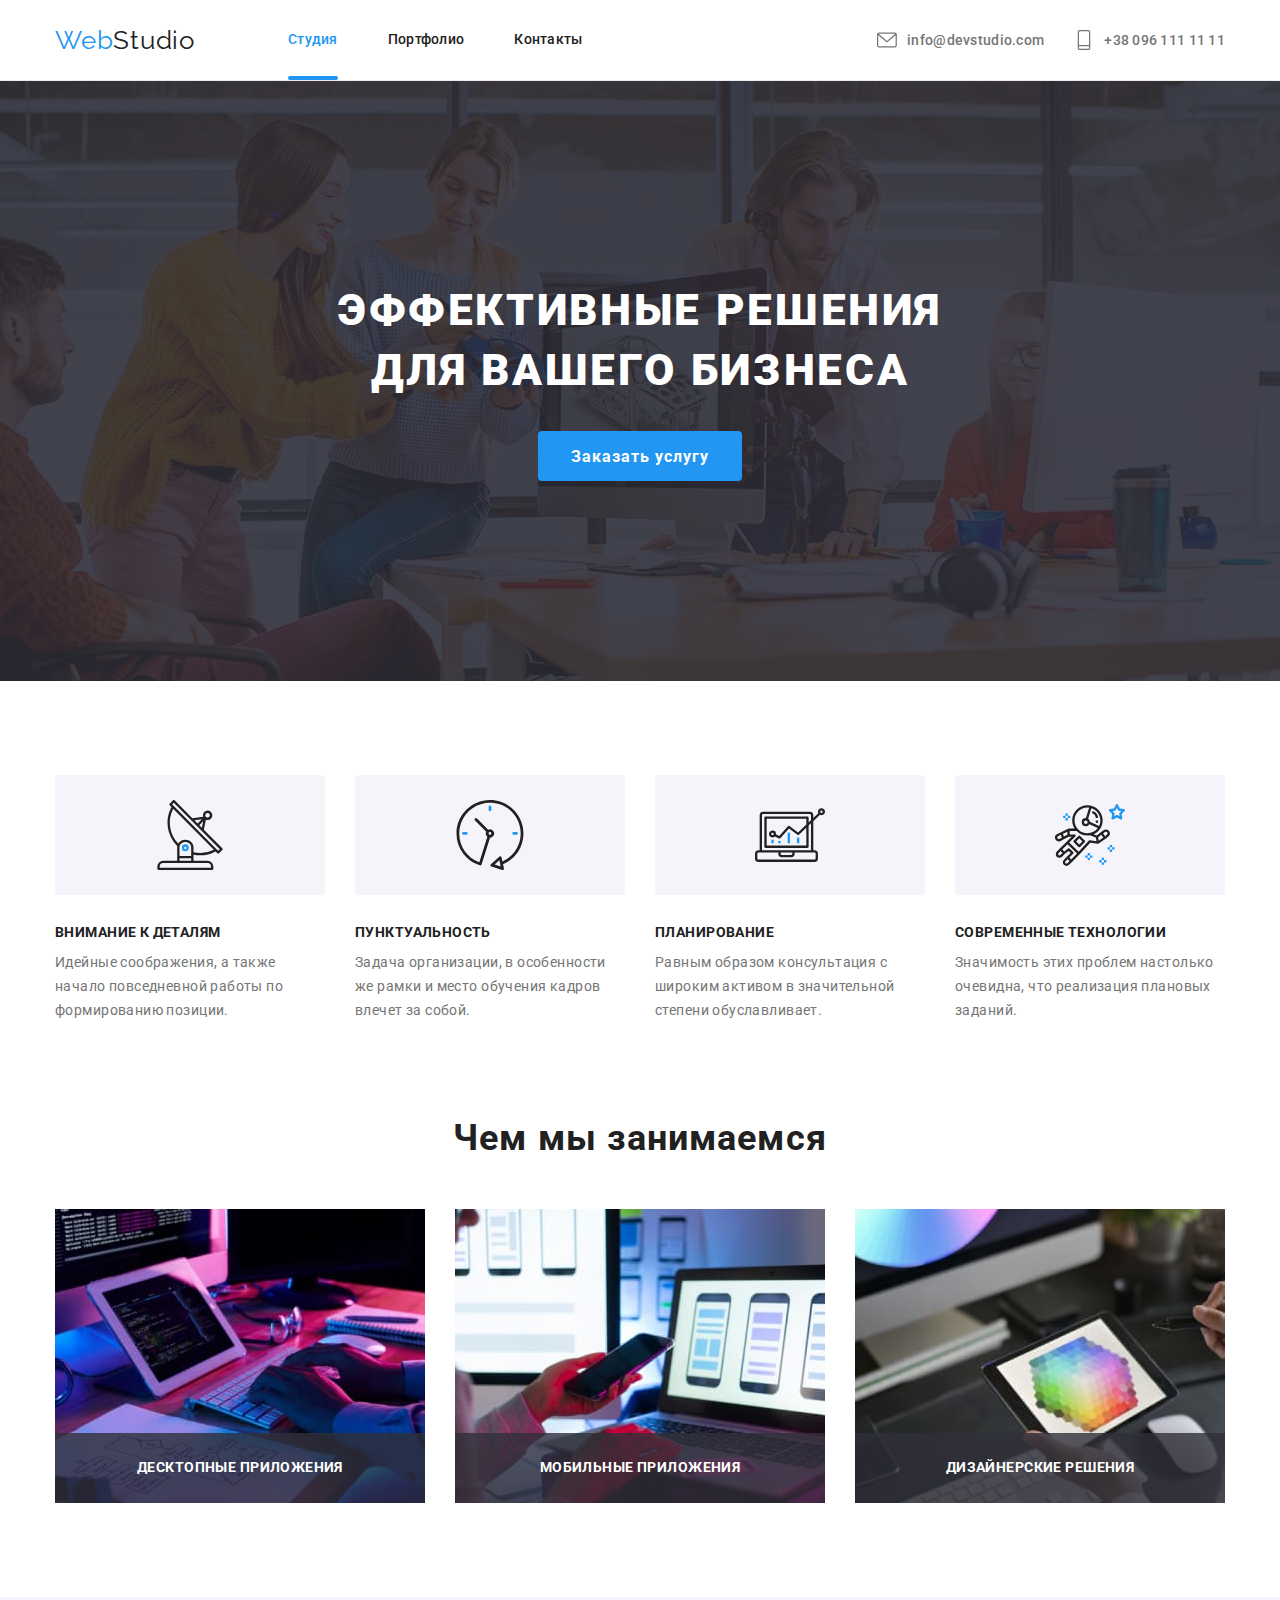
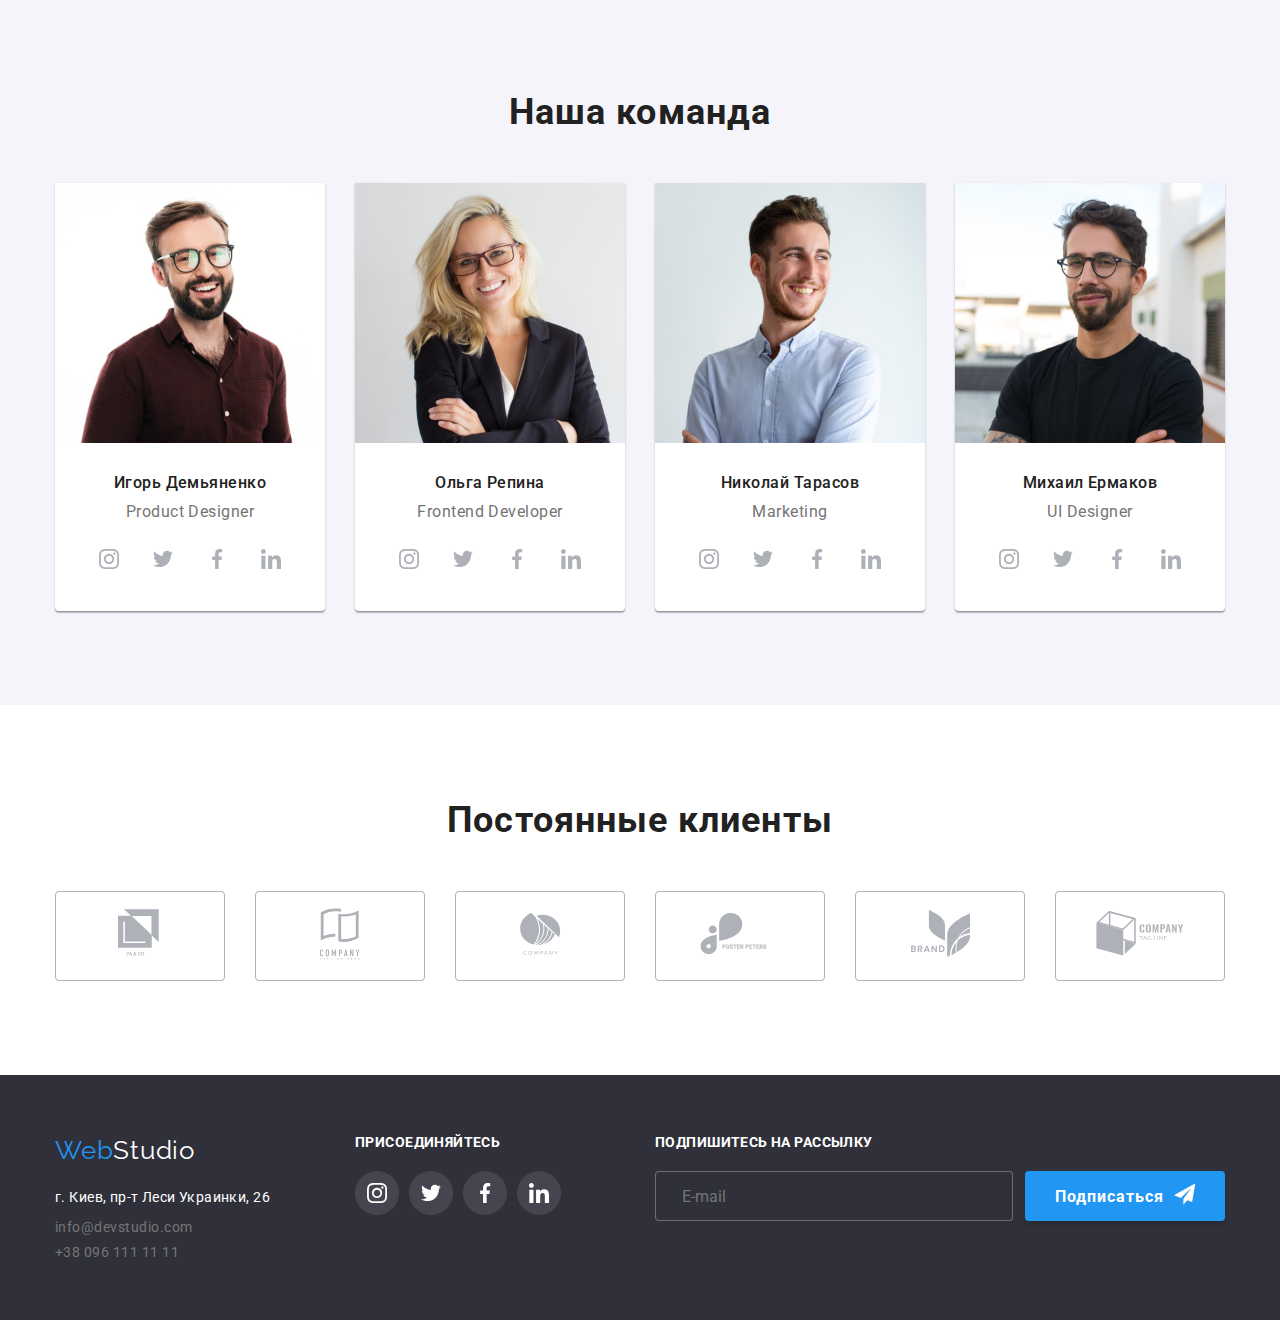
==== index.html @ 469a6df5 "переносит файлы в новый репозиторий hw7" ====
<!DOCTYPE html>
<html lang="ru">
  <head>
    <meta charset="UTF-8" />
    <meta name="viewport" content="width=device-width, initial-scale=1.0" />
    <title>WebStudio</title>
    <link
      href="https://fonts.googleapis.com/css2?family=Raleway:wght@700&family=Roboto:wght@400;500;700;900&display=swap"
      rel="stylesheet"
    />
    <link
      rel="stylesheet"
      href="https://cdnjs.cloudflare.com/ajax/libs/modern-normalize/1.0.0/modern-normalize.min.css"
    />
    <link rel="stylesheet" href="https://cdnjs.cloudflare.com/ajax/libs/animate.css/4.1.0/animate.min.css" />
    <link rel="stylesheet" href="./css/styles.css" />
  </head>
  <body>
    <header class="header">
      <div class="container">
        <div class="header-flex">
          <nav class="nav">
            <a href="index.html" class="logo nav-item"><span class="accent">Web</span>Studio</a>
            <ul class="nav-item">
              <li class="nav-link"><a href="index.html" class="current">Студия</a></li>
              <li class="nav-link"><a href="portfolio.html">Портфолио</a></li>
              <li class="nav-link"><a href="">Контакты</a></li>
            </ul>
          </nav>
          <ul class="contacts">
            <li class="contacts-item">
              <svg class="contacts-svg">
                <use href="./images/sprite.svg#icon-envelope-icon"></use>
              </svg>
              <a href="mailto:info@devstudio.com">info@devstudio.com</a>
            </li>
            <li class="contacts-item">
              <svg class="contacts-svg">
                <use href="./images/sprite.svg#icon-phone-icon"></use>
              </svg>
              <a href="tel:+380961111111">+38 096 111 11 11</a>
            </li>
          </ul>
        </div>
      </div>
    </header>
    <main>
      <section class="hero">
        <div class="hero-content">
          <h1 class="title hero-title">Эффективные решения для вашего бизнеса</h1>
          <button type="button" class="modal-btn button-text" data-modal-open>Заказать услугу</button>
        </div>
      </section>
      <section class="section features">
        <div class="container">
          <h2 class="visually-hidden">Особенности</h2>
          <ul class="features-list">
            <li class="features-item antenna-icon">
              <p class="features-title">Внимание к деталям</p>
              <p class="features-text">
                Идейные соображения, а также начало повседневной работы по формированию позиции.
              </p>
            </li>
            <li class="features-item clock-icon">
              <p class="features-title">Пунктуальность</p>
              <p class="features-text">
                Задача организации, в особенности же рамки и место обучения кадров влечет за собой.
              </p>
            </li>
            <li class="features-item diagram-icon">
              <p class="features-title">Планирование</p>
              <p class="features-text">
                Равным образом консультация с широким активом в значительной степени обуславливает.
              </p>
            </li>
            <li class="features-item astronaut-icon">
              <p class="features-title">Современные технологии</p>
              <p class="features-text">Значимость этих проблем настолько очевидна, что реализация плановых заданий.</p>
            </li>
          </ul>
        </div>
      </section>
      <section class="section work-sect">
        <div class="container">
          <h2 class="section-title">Чем мы занимаемся</h2>
          <ul class="work-examples">
            <li class="example-item">
              <div class="overlay-box">
                <img src="./images/img1.jpg" width="370" height="294" alt="" />
                <p class="overlay-text">Десктопные приложения</p>
              </div>
            </li>
            <li class="example-item">
              <div class="overlay-box">
                <img src="./images/img2.jpg" width="370" height="294" alt="" />
                <p class="overlay-text">Мобильные приложения</p>
              </div>
            </li>
            <li class="example-item">
              <div class="overlay-box">
                <img src="./images/img3.jpg" width="370" height="294" alt="" />
                <p class="overlay-text">Дизайнерские решения</p>
              </div>
            </li>
          </ul>
        </div>
      </section>
      <section class="section team-sect">
        <div class="container">
          <h2 class="section-title">Наша команда</h2>
          <ul class="team-cards">
            <li class="team-card">
              <img src="./images/igor.jpg" width="270" height="260" alt="фото Игоря Демьяненко" />
              <div class="card-content">
                <h3 class="card-title">Игорь Демьяненко</h3>
                <p lang="en" class="card-description">Product Designer</p>
                <ul class="socials-list">
                  <li class="social-item">
                    <a href="https://www.instagram.com/" class="social-link" target="blank">
                      <svg class="social-svg">
                        <use href="./images/sprite.svg#icon-instagram"></use>
                      </svg>
                    </a>
                  </li>
                  <li class="social-item">
                    <a href="https://twitter.com/" class="social-link" target="blank">
                      <svg class="social-svg">
                        <use href="./images/sprite.svg#icon-twitter"></use>
                      </svg>
                    </a>
                  </li>
                  <li class="social-item">
                    <a href="https://www.facebook.com/" class="social-link" target="blank">
                      <svg class="social-svg">
                        <use href="./images/sprite.svg#icon-facebook"></use>
                      </svg>
                    </a>
                  </li>
                  <li class="social-item">
                    <a href="https://www.linkedin.com/" class="social-link" target="blank">
                      <svg class="social-svg">
                        <use href="./images/sprite.svg#icon-linkedin"></use>
                      </svg>
                    </a>
                  </li>
                </ul>
              </div>
            </li>
            <li class="team-card">
              <img src="./images/olga.jpg" width="270" height="260" alt="фото Ольги Репиной" />
              <div class="card-content">
                <h3 class="card-title">Ольга Репина</h3>
                <p lang="en" class="card-description">Frontend Developer</p>
                <ul class="socials-list">
                  <li class="social-item">
                    <a href="https://www.instagram.com/" class="social-link" target="blank">
                      <svg class="social-svg">
                        <use href="./images/sprite.svg#icon-instagram"></use>
                      </svg>
                    </a>
                  </li>
                  <li class="social-item">
                    <a href="https://twitter.com/" class="social-link" target="blank">
                      <svg class="social-svg">
                        <use href="./images/sprite.svg#icon-twitter"></use>
                      </svg>
                    </a>
                  </li>
                  <li class="social-item">
                    <a href="https://www.facebook.com/" class="social-link" target="blank">
                      <svg class="social-svg">
                        <use href="./images/sprite.svg#icon-facebook"></use>
                      </svg>
                    </a>
                  </li>
                  <li class="social-item">
                    <a href="https://www.linkedin.com/" class="social-link" target="blank">
                      <svg class="social-svg">
                        <use href="./images/sprite.svg#icon-linkedin"></use>
                      </svg>
                    </a>
                  </li>
                </ul>
              </div>
            </li>
            <li class="team-card">
              <img src="./images/nikolay.jpg" width="270" height="260" alt="фото Николая Тарасова" />
              <div class="card-content">
                <h3 class="card-title">Николай Тарасов</h3>
                <p lang="en" class="card-description">Marketing</p>
                <ul class="socials-list">
                  <li class="social-item">
                    <a href="" class="social-link">
                      <svg class="social-svg">
                        <use href="./images/sprite.svg#icon-instagram"></use>
                      </svg>
                    </a>
                  </li>
                  <li class="social-item">
                    <a href="" class="social-link">
                      <svg class="social-svg">
                        <use href="./images/sprite.svg#icon-twitter"></use>
                      </svg>
                    </a>
                  </li>
                  <li class="social-item">
                    <a href="" class="social-link">
                      <svg class="social-svg">
                        <use href="./images/sprite.svg#icon-facebook"></use>
                      </svg>
                    </a>
                  </li>
                  <li class="social-item">
                    <a href="" class="social-link">
                      <svg class="social-svg">
                        <use href="./images/sprite.svg#icon-linkedin"></use>
                      </svg>
                    </a>
                  </li>
                </ul>
              </div>
            </li>
            <li class="team-card">
              <img src="./images/mikhail.jpg" width="270" height="260" alt="фото Михаила Ермакова" />
              <div class="card-content">
                <h3 class="card-title">Михаил Ермаков</h3>
                <p lang="en" class="card-description">UI Designer</p>
                <ul class="socials-list">
                  <li class="social-item">
                    <a href="https://www.instagram.com/" class="social-link" target="blank">
                      <svg class="social-svg">
                        <use href="./images/sprite.svg#icon-instagram"></use>
                      </svg>
                    </a>
                  </li>
                  <li class="social-item">
                    <a href="https://twitter.com/" class="social-link" target="blank">
                      <svg class="social-svg">
                        <use href="./images/sprite.svg#icon-twitter"></use>
                      </svg>
                    </a>
                  </li>
                  <li class="social-item">
                    <a href="https://www.facebook.com/" class="social-link" target="blank">
                      <svg class="social-svg">
                        <use href="./images/sprite.svg#icon-facebook"></use>
                      </svg>
                    </a>
                  </li>
                  <li class="social-item">
                    <a href="https://www.linkedin.com/" class="social-link" target="blank">
                      <svg class="social-svg">
                        <use href="./images/sprite.svg#icon-linkedin"></use>
                      </svg>
                    </a>
                  </li>
                </ul>
              </div>
            </li>
          </ul>
        </div>
      </section>

      <section class="section clients-sect">
        <div class="container">
          <h2 class="section-title">Постоянные клиенты</h2>
          <ul class="client-list">
            <li class="list-item">
              <a href="#" class="client-logo">
                <svg class="logo-svg" width="45" height="50">
                  <use href="./images/sprite.svg#icon-logo1"></use>
                </svg>
              </a>
            </li>
            <li class="list-item">
              <a href="#" class="client-logo">
                <svg class="logo-svg" width="40" height="52">
                  <use href="./images/sprite.svg#icon-logo2"></use>
                </svg>
              </a>
            </li>
            <li class="list-item">
              <a href="#" class="client-logo">
                <svg class="logo-svg" width="41" height="42">
                  <use href="./images/sprite.svg#icon-logo3"></use>
                </svg>
              </a>
            </li>
            <li class="list-item">
              <a href="#" class="client-logo">
                <svg class="logo-svg" width="80" height="42">
                  <use href="./images/sprite.svg#icon-logo4"></use>
                </svg>
              </a>
            </li>
            <li class="list-item">
              <a href="#" class="client-logo">
                <svg class="logo-svg" width="59" height="47">
                  <use href="./images/sprite.svg#icon-logo5"></use>
                </svg>
              </a>
            </li>
            <li class="list-item">
              <a href="#" class="client-logo">
                <svg class="logo-svg" width="88" height="45">
                  <use href="./images/sprite.svg#icon-logo6"></use>
                </svg>
              </a>
            </li>
          </ul>
        </div>
      </section>
    </main>
    <footer class="footer">
      <div class="container">
        <div class="footer-section address">
          <a href="index.html" class="logo-footer"><span class="accent">Web</span>Studio</a>
          <address>
            <ul>
              <li class="address-item">
                <a href="https://goo.gl/maps/ueYiK2Zo3x6W52Rv5" class="maps">г. Киев, пр-т Леси Украинки, 26</a>
              </li>
              <li class="address-item">
                <a href="mailto:info@devstudio.com" class="address-link">info@devstudio.com</a>
              </li>
              <li class="address-item">
                <a href="tel:+380961111111" class="address-link">+38 096 111 11 11</a>
              </li>
            </ul>
          </address>
        </div>
        <div class="footer-section socials">
          <p class="call-text">Присоединяйтесь</p>
          <ul class="socials-list">
            <li class="social-item">
              <a href="https://www.instagram.com/" class="social-link" target="blank">
                <svg class="social-svg">
                  <use href="./images/sprite.svg#icon-instagram"></use>
                </svg>
              </a>
            </li>
            <li class="social-item">
              <a href="https://twitter.com/" class="social-link" target="blank">
                <svg class="social-svg">
                  <use href="./images/sprite.svg#icon-twitter"></use>
                </svg>
              </a>
            </li>
            <li class="social-item">
              <a href="https://www.facebook.com/" class="social-link" target="blank">
                <svg class="social-svg">
                  <use href="./images/sprite.svg#icon-facebook"></use>
                </svg>
              </a>
            </li>
            <li class="social-item">
              <a href="https://www.linkedin.com/" class="social-link" target="blank">
                <svg class="social-svg">
                  <use href="./images/sprite.svg#icon-linkedin"></use>
                </svg>
              </a>
            </li>
          </ul>
        </div>
        <div class="footer-section">
          <p class="call-text">Подпишитесь на рассылку</p>
          <form action="#" class="submit-form">
            <div class="subscribe-form">
              <input type="text" class="subscribe-input" id="subscribe-input" placeholder="E-mail" />
              <!-- <label for="subscribe-input" class="subscribe-label">E-mail</label> -->
            </div>
            <button type="submit" class="subscribe-btn button-text">
              Подписаться
              <svg class="subscribe-svg"><use href="./images/sprite.svg#icon-icon-send"></use></svg>
            </button>
          </form>
        </div>
      </div>
    </footer>
    <div class="backdrop is-hidden" data-modal>
      <div class="modal">
        <button type="button" class="close-btn" data-modal-close>X</button>
        <p class="form-text">Оставьте свои данные, мы вам перезвоним</p>
        <form action="#" class="modal-form">
          <div class="form-field">
            <label for="user-name" class="input-label">Имя</label>
            <div class="input-box">
              <input type="text" id="user-name" class="form-input" required />
              <svg class="form-svg">
                <use href="./images/sprite.svg#icon-name"></use>
              </svg>
            </div>
          </div>

          <div class="form-field">
            <label for="user-tel" class="input-label">Телефон</label>
            <div class="input-box">
              <input type="tel" id="user-tel" class="form-input" required />
              <svg class="form-svg">
                <use href="./images/sprite.svg#icon-tel"></use>
              </svg>
            </div>
          </div>

          <div class="form-field">
            <label for="user-mail" class="input-label">Почта</label>
            <div class="input-box">
              <input type="email" id="user-mail" class="form-input" required />
              <svg class="form-svg">
                <use href="./images/sprite.svg#icon-mail"></use>
              </svg>
            </div>
          </div>
          <label for="user-comment" class="user-comment">Комментарий</label>
          <textarea name="" id="user-comment" class="form-comment" placeholder="Введите текст"></textarea>
          <input type="checkbox" id="user-policy" class="checkbox visually-hidden" />
          <label for="user-policy" class="checkbox-label">
            <span>Соглашаюсь с рассылкой и принимаю </span> <a href="#" class="policy-link">Условия договора</a>
          </label>
          <button type="submit" class="submit-btn">Отправить</button>
        </form>
      </div>
    </div>
    <script src="./js/modal.js"></script>
  </body>
</html>
---- css/styles.css ----
:root {
  --primary-text-color: #757575;
  --title-text-color: #212121;
  --accent-color: #2196f3;
  --primary-white-color: #ffffff;
  --secondary-grey-color: #f5f4fa;
  --background-color: #2f303a;
  --main-font: Roboto, sans-serif;
  --main-fill-color: #afb1b8;
}
html {
  box-sizing: border-box;
  margin: 0;
  padding: 0;
}

*,
*::before,
*::after {
  box-sizing: border-box;
  margin: 0;
  padding: 0;
}

img {
  display: block;
  max-width: 100%;
  height: auto;
}

body {
  background-color: var(--primary-white-color);
  color: var(--primary-text-color);
  font-family: Roboto, sans-serif;
  letter-spacing: 0.03em;
  margin: 0;
}

ul {
  list-style: none;
  margin: 0;
  padding: 0;
}

h1,
h2,
h3,
h4,
h5,
h6 {
  margin: 0;
}

a {
  text-decoration: none;
  color: inherit;
}

button {
  cursor: pointer;
}

address {
  font-style: normal;
}

.visually-hidden {
  position: absolute !important;
  clip: rect(1px 1px 1px 1px); /* IE6, IE7 */
  clip: rect(1px, 1px, 1px, 1px);
  padding: 0 !important;
  border: 0 !important;
  height: 1px !important;
  width: 1px !important;
  overflow: hidden;
}
/* --- CONTAINER --- */

.container {
  width: 1200px;
  padding-left: 15px;
  padding-right: 15px;
  margin-right: auto;
  margin-left: auto;
  /* outline: 2px solid grey; */
}

/* --- HEADER --- */
.header {
  display: flex;
  /* padding: 32px 0; */
  background-color: var(--primary-white-color);
  border-bottom: 1px solid #ececec;
}
.header-flex {
  display: flex;
  align-items: center;
  justify-content: space-between;
}
.nav {
  display: flex;
  align-items: center;
}

.nav-item {
  margin: 0;
  display: flex;
}

.logo {
  color: #212121;
  font-family: Raleway, sans-serif;
  font-size: 26px;
  line-height: 1.19;
  letter-spacing: 0.03em;
  text-decoration: none;
  margin-right: 93px;
  padding: 24px 0;
}

.accent {
  color: var(--accent-color);
}
.current {
  color: var(--accent-color);
  position: relative;
}
.nav-link {
  color: var(--title-text-color);
  font-family: inherit;
  font-weight: 500;
  font-size: 14px;
  line-height: 1.14;
  letter-spacing: 0.02em;
  display: flex;
  transition: color 250ms cubic-bezier(0.4, 0, 0.2, 1);
  padding: 32px 0;
}

.nav-link:hover,
.nav-link:focus {
  color: var(--accent-color);
}

.nav-link:not(:last-child) {
  margin-right: 50px;
}

.current::after {
  content: "";
  background-color: var(--accent-color);
  width: 100%;
  height: 4px;
  display: block;
  border-radius: 2px;
  position: absolute;
  top: 44px;
}

.contacts {
  margin: 0;
  display: flex;
  align-items: center;
}

.contacts-item {
  color: var(--primary-text-color);
  font-weight: 500;
  font-size: 14px;
  line-height: 16px;
  letter-spacing: 0.02em;
  text-decoration: none;
  display: flex;
  align-items: center;
  transition: color 250ms cubic-bezier(0.4, 0, 0.2, 1);
}

.contacts-item:hover,
.contacts-item:focus {
  color: var(--accent-color);
  /* transition: transform 500ms ease; */
}

.contacts-item:not(:last-child) {
  margin-right: 30px;
}

.contacts-svg {
  width: 20px;
  height: 20px;
  fill: var(--primary-text-color);
  margin-right: 10px;
  transition: fill 250ms cubic-bezier(0.4, 0, 0.2, 1);
}
.contacts-item:hover .contacts-svg,
.contacts-item:focus .contacts-svg {
  fill: var(--accent-color);
  cursor: pointer;
}

/* HEADER END */

/* --- SECTION --- */

.section {
  max-width: 1600px;
  margin-left: auto;
  margin-right: auto;
}

.section-title {
  color: var(--title-text-color);
  font-weight: 700;
  font-size: 36px;
  line-height: 1.17;
  text-align: center;
  letter-spacing: 0.03em;
  margin-bottom: 50px;
}

/* --- HERO SECTION --- */

.modal-btn {
  font-family: var(--main-font);
  background-color: var(--accent-color);
  font-weight: 500;
  font-size: 16px;
  line-height: 1.87;
  letter-spacing: 0.06em;
  border-radius: 4px;
  padding: 10px 32px;
  border: 1px solid transparent;
  min-width: 200px;
  height: 50px;
}

.button-text {
  color: var(--primary-white-color);
  text-align: center;
  font-weight: 700;
  font-size: 16px;
  line-height: 1.87;
  text-align: center;
  letter-spacing: 0.06em;

  /* padding: 10px 32px; */
}

.button-text:hover,
.button-text:focus {
  color: var(--primary-white-color);
}

.hero {
  /* position: relative; */
  display: flex;
  text-align: center;
  justify-content: center;
  height: 600px;
  background-color: var(--background-color);
  background-image: linear-gradient(to right, rgba(47, 48, 58, 0.8), rgba(47, 48, 58, 0.8)), url(../images/hero-img.jpg);
  background-repeat: no-repeat;
  background-position: center;
  background-size: cover;
  max-width: 1600px;
  margin-right: auto;
  margin-left: auto;
}

.hero-content {
  max-width: 696px;
  text-align: center;
  margin: auto;
  position: relative;
}

.hero-title {
  margin: 0;
  color: var(--primary-white-color);
  font-weight: 900;
  font-size: 44px;
  line-height: 1.36;
  letter-spacing: 0.06em;
  text-transform: uppercase;
  margin-bottom: 30px;
}

/* --- FEATURES --- */
.features {
  padding-top: 94px;
}

.features-list {
  display: flex;
  margin: -15px;
  padding: 0;
}

.features-item {
  width: 270px;
  margin: 15px;
}

.features-item:before {
  display: block;
  content: "";
  height: 120px;
  width: 100%;
  /* outline: 1px solid #2196f3; */
  margin-bottom: 30px;
  background-color: var(--secondary-grey-color);
  border-radius: 4px;
  background-image: url();
  background-size: contain;
  background-repeat: no-repeat;
  /* background-position: center; */
}

.antenna-icon:before {
  background-image: url(../images/antenna.svg);
  background-position: 100px 25px;
}

.clock-icon:before {
  background-image: url(../images/clock.svg);
  background-position: 100px 25px;
}

.diagram-icon:before {
  background-image: url(../images/diagram.svg);
  background-position: 100px 25px;
}

.astronaut-icon:before {
  background-image: url(../images/astronaut.svg);
  background-position: 100px 25px;
}

.features-title {
  color: var(--title-text-color);
  font-weight: 700;
  font-size: 14px;
  line-height: 1.14;
  letter-spacing: 0.03em;
  text-transform: uppercase;
  margin-bottom: 10px;
}

.features-text {
  color: var(--primary-text-color);
  font-size: 14px;
  line-height: 1.71;
  letter-spacing: 0.03em;
  margin: 0;
}

/* --- WORK EXAMPLES --- */

.work-sect {
  padding: 94px 0;
}

.work-examples {
  margin: 0;
  display: flex;
  align-items: center;
  margin: -15px;
  padding: 0;
}

.example-item {
  width: 370px;
  margin: 15px;
}

.work-sect .overlay-box {
  position: relative;
}

.work-sect .overlay-text {
  position: absolute;
  font-weight: 700;
  font-size: 14px;
  line-height: 1.14;
  text-align: center;
  letter-spacing: 0.03em;
  text-transform: uppercase;
  color: var(--accent-color);
  bottom: 0;
  left: 0;
  width: 100%;
  height: 70px;
  background-color: rgba(47, 48, 58, 0.8);
  color: var(--primary-white-color);
  padding: 27px 0;
}
/* ----- TEAM ----- */

.team-sect {
  background-color: var(--secondary-grey-color);

  padding: 94px 0;
}

.team-cards {
  margin: 0;
  display: flex;
  margin: -15px;
  padding: 0;
}

.team-card {
  width: 270px;
  margin: 15px;
  background: var(--primary-white-color);
  box-shadow: 0px 1px 3px rgba(0, 0, 0, 0.12), 0px 1px 1px rgba(0, 0, 0, 0.14), 0px 2px 1px rgba(0, 0, 0, 0.2);
  border-radius: 0px 0px 4px 4px;
}

.card-title {
  color: var(--title-text-color);
  font-weight: 500;
  font-size: 16px;
  line-height: 1.19;
  letter-spacing: 0.03em;
  text-align: center;
  margin-bottom: 10px;
}

.card-description {
  color: var(--primary-text-color);
  font-weight: 400;
  font-size: 16px;
  line-height: 1.19;
  letter-spacing: 0.03em;
  text-align: center;
  margin-bottom: 16px;
}

.card-content {
  padding: 30px 0;
}

.socials-list {
  display: flex;
  justify-content: center;
  align-items: center;
}

.social-link {
  width: 44px;
  height: 44px;
  border-radius: 50%;
  display: flex;
  justify-content: center;
  align-items: center;
  transition: background-color 250ms cubic-bezier(0.4, 0, 0.2, 1);
}

.social-item:not(:last-child):not(:last-child) {
  margin-right: 10px;
}

.social-svg {
  width: 20px;
  height: 20px;
  fill: var(--main-fill-color);
  transition: fill 250ms cubic-bezier(0.4, 0, 0.2, 1);
}
.social-link:hover,
.social-link:focus {
  background-color: var(--accent-color);
  /* transition: transform 250ms cubic-bezier(0.4, 0, 0.2, 1); */
}

.social-link:hover .social-svg,
.social-link:focus .social-svg {
  fill: var(--primary-white-color);
}
/* ----- TEAM END ----- */

/* ----- CLIENTS ----- */
.clients-sect {
  padding: 94px 0;
}

.client-list {
  display: flex;
  justify-content: center;
  align-items: center;
}

.list-item {
  border: 1px solid #afb1b8;
  border-radius: 4px;
  width: 170px;
  height: 90px;
  display: flex;
  align-items: center;
  justify-content: center;
  transition: background-color 250ms cubic-bezier(0.4, 0, 0.2, 1);
}

.list-item:not(:last-child) {
  margin-right: 30px;
}

.list-item:hover,
.list-item:focus {
  border-color: var(--accent-color);
  transition: transform 500ms ease;
}

.logo-svg {
  fill: var(--main-fill-color);
  transition: fill 250ms cubic-bezier(0.4, 0, 0.2, 1);
}

.list-item:hover .logo-svg,
.list-item:focus .logo-svg {
  fill: var(--accent-color);
}
/* ----- CLIENTS END ----- */

/* --- FOOTER --- */

.footer {
  background-color: var(--background-color);
  padding-top: 60px;
  padding-bottom: 60px;
}

.footer .container {
  display: flex;
}

.footer-section {
  min-width: 270px;
  margin-right: 30px;
}

.address {
  font-size: 14px;
}

.address-item:not(:last-child) {
  margin-bottom: 9px;
}

.maps {
  font-weight: 400;
  color: var(--primary-white-color);
  font-size: 14px;
  line-height: 1.71;
  letter-spacing: 0.03em;
}

.address-link:hover,
.address-link:focus {
  color: var(--accent-color);
  transition: transform 500ms ease;
}

.logo-footer {
  color: var(--primary-white-color);
  font-family: Raleway, sans-serif;
  font-size: 26px;
  line-height: 1.19;
  letter-spacing: 0.03em;
  text-decoration: none;
  display: block;
  margin-bottom: 20px;
}

.call-text {
  font-weight: 700;
  font-size: 14px;
  line-height: 1.14;
  letter-spacing: 0.03em;
  text-transform: uppercase;
  color: var(--primary-white-color);
  margin-bottom: 20px;
}

.footer .socials-list {
  align-items: baseline;
  justify-content: flex-start;
}

.footer .social-item:not(:last-child) {
  margin-right: 10px;
}

.footer .social-link {
  display: flex;
}

.footer .social-link {
  background-color: rgba(255, 255, 255, 0.1);
}
.footer .social-link:hover {
  background-color: var(--accent-color);
  transition: transform 500ms ease;
}

.footer .social-svg {
  fill: var(--primary-white-color);
}

/* SUBMIT FORM */

.submit-form {
  display: flex;
}

.subscribe-form {
  position: relative;
  margin-right: 12px;
}
.subscribe-input {
  width: 358px;
  height: 50px;
  border: 1px solid rgba(255, 255, 255, 0.3);
  background-color: var(--background-color);
  border-radius: 4px;
  padding: 15px 26px;
  color: var(--primary-white-color);
  font-weight: 400;
  font-size: 16px;
  line-height: 1.25;
}

.subscribe-input:focus {
  outline: none;
}

.subscribe-label {
  position: absolute;
  font-weight: 400;
  left: 16px;
  top: 15px;
  font-size: 16px;
  line-height: 1.25;
  align-items: center;
  letter-spacing: 0.03em;
  color: rgba(255, 255, 255, 0.6);
}

.subscribe-btn {
  min-width: 200px;
  height: 50px;
  background: var(--accent-color);
  box-shadow: 0px 4px 4px rgba(0, 0, 0, 0.15);
  border-radius: 4px;
  color: var(--primary-white-color);
  border: 1px solid transparent;
  font-weight: 700;
  font-size: 16px;
  line-height: 1.87;
  letter-spacing: 0.06em;
  padding: 10px 29px;
  display: flex;
}

.subscribe-svg {
  width: 24px;
  height: 24px;
  fill: var(--primary-white-color);
  margin-left: 10px;
}
/* ----- FOOTER END ----- */

/* --- GALLERY --- */

.gallery-menu {
  display: flex;
  justify-content: center;
  margin-bottom: 50px;
}

.gallery-btn {
  background: #f5f4fa;
  border-radius: 4px;
  padding: 6px 22px;
  font-weight: 500;
  font-size: 16px;
  line-height: 1.62;
  text-align: center;
  letter-spacing: 0.03em;
  color: var(--title-text-color);
  transition: background-color 250ms cubic-bezier(0.4, 0, 0.2, 1);
}

.gallery-btn:hover,
.gallery-btn:focus {
  color: var(--primary-white-color);
  background-color: var(--accent-color);
}

.gallery-btn:not(:last-child) {
  margin-right: 8px;
}

.gallery {
  display: flex;
  flex-wrap: wrap;
}

.gallery-sect {
  padding-top: 94px;
  padding-bottom: 94px;
}

.gallery-item {
  width: calc((100% - 60px) / 3);
  /* margin-right: 15px; */
  border: 1px solid #eeeeee;
  display: block;
  overflow: hidden;
  position: relative;
}

.gallery-item:hover,
.gallery-item:focus {
  box-shadow: 0px 1px 1px rgba(0, 0, 0, 0.12), 0px 4px 4px rgba(0, 0, 0, 0.06), 1px 4px 6px rgba(0, 0, 0, 0.16);
}

.gallery-item:not(:nth-last-child(-n + 3)) {
  margin-bottom: 30px;
}

.gallery-item:not(:nth-child(3n)) {
  margin-right: 30px;
}

.gallery-item .title {
  font-size: 18px;
  line-height: 2;
  letter-spacing: 0.06em;
  color: #212121;
  margin-bottom: 4px;
}

.gallery-item-description {
  padding: 20px 24px;
}

.gallery-item:hover .overlay {
  transform: translatex(0);
}

.gallery .overlay-box {
  overflow: hidden;
  position: relative;
}

.overlay {
  position: absolute;
  top: 0;
  left: 0;
  width: 100%;
  height: 100%;
  background-color: rgba(33, 150, 243, 0.9);
  color: var(--primary-white-color);
  font-size: 18px;
  padding: 63px 24px;
  line-height: 1.56;
  letter-spacing: 0.03em;
  transform: translatey(100%);
  transition: transform 500ms cubic-bezier(0.4, 0, 0.2, 1);
}
/* --- GALLERY END --- */

/* ----- MODAL ----- */

.backdrop {
  position: fixed;
  top: 0;
  left: 0;
  width: 100%;
  height: 100%;
  background-color: rgba(0, 0, 0, 0.5);
  opacity: 1;
  visibility: visible;
  transition: opacity 1000ms cubic-bezier(0.4, 0, 0.2, 1), visibility 1000ms cubic-bezier(0.4, 0, 0.2, 1);
}

.is-hidden {
  opacity: 0;
  visibility: hidden;
  pointer-events: none;
  /* transition: opacity 1000ms cubic-bezier(0.4, 0, 0.2, 1), visibility 250ms cubic-bezier(0.4, 0, 0.2, 1); */
}

/* .backdrop.is-hidden {
  transition: opacity 500ms linear 500ms;
} */

.is-hidden .modal {
  transform: translatex(-50%) scale(0.1);
}

.modal {
  min-width: 528px;
  min-height: 581px;
  position: absolute;
  left: 50%;
  top: 221px;
  transform: translatex(-50%) scale(1);
  background-color: var(--primary-white-color);
  box-shadow: 0px 1px 3px rgba(0, 0, 0, 0.12), 0px 1px 1px rgba(0, 0, 0, 0.14), 0px 2px 1px rgba(0, 0, 0, 0.2);
  border-radius: 4px;
  padding: 40px;
  transition: 1000ms;
}

.submit-btn {
  box-shadow: 0px 4px 4px rgba(0, 0, 0, 0.15);
  background-color: var(--accent-color);
  color: var(--primary-white-color);
  font-weight: 700;
  font-size: 16px;
  line-height: 1.87;
  letter-spacing: 0.06em;
  border-radius: 4px;
  padding: 10px 32px;
  border: 1px solid transparent;
  min-width: 200px;
  height: 50px;
  margin: 0 auto;
}

.close-btn {
  position: absolute;
  right: 10px;
  top: 10px;
  width: 30px;
  height: 30px;
  border: 1px solid rgba(0, 0, 0, 0.1);
  border-radius: 50%;
  background-color: var(--primary-white-color);
  fill: var(--title-text-color);
  transition: color 250ms cubic-bezier(0.4, 0, 0.2, 1);
}

.close-btn:hover,
.close-btn:focus {
  color: var(--accent-color);
}

.modal-form {
  display: flex;
  flex-direction: column;
}

.form-text {
  margin-bottom: 30px;
  font-style: 400;
  font-weight: bold;
  font-size: 20px;
  line-height: 1.15;
  text-align: center;
  letter-spacing: 0.03em;
  color: var(--title-text-color);
  border-radius: ;
}

.form-input {
  height: 40px;
  width: 100%;
  border: 1px solid rgba(33, 33, 33, 0.2);
  border-radius: 4px;
  padding: 12px 42px;
  transition: color 1000ms cubic-bezier(0.4, 0, 0.2, 1);
  /* position: relative; */
}

.form-input:focus,
.form-comment:focus {
  outline: none;
}

.form-input:hover,
.form-input:focus {
  border-color: var(--accent-color);
}

.form-comment {
  width: 100%;
  height: 120px;
  resize: none;
  margin-bottom: 28px;
  border: 1px solid rgba(33, 33, 33, 0.2);
  border-radius: 4px;
  padding: 12px 16px;
}

.form-comment:hover,
.form-comment:focus {
  border-color: var(--accent-color);
}

.form-field {
  position: relative;
  margin-bottom: 28px;
}

.form-svg {
  position: absolute;
  display: block;
  width: 15px;
  height: 13px;
  fill: #212121;
  top: 53%;
  left: 15px;
  pointer-events: none;
}

.form-input:focus + .form-svg,
.form-input:hover + .form-svg {
  fill: var(--accent-color);
}

.input-label {
  left: 0;
  top: -23px;
  margin-bottom: 4px;
}

.user-comment {
  margin-bottom: 4px;
}

.checkbox-label {
  margin-bottom: 30px;
  display: flex;
  align-items: center;
}

.checkbox:checked + .checkbox-label::before {
  background-color: var(--accent-color);
}

.checkbox-label::before {
  display: block;
  content: "";
  width: 16px;
  height: 16px;
  background-color: var(--primary-white-color);
  border: 1px solid #212121;
  border-radius: 4px;
  background-image: url(../images/check.svg);
  background-position: center;
  background-repeat: no-repeat;
  margin-right: 7px;
}

.policy-link {
  text-decoration: underline;
  color: var(--accent-color);
}
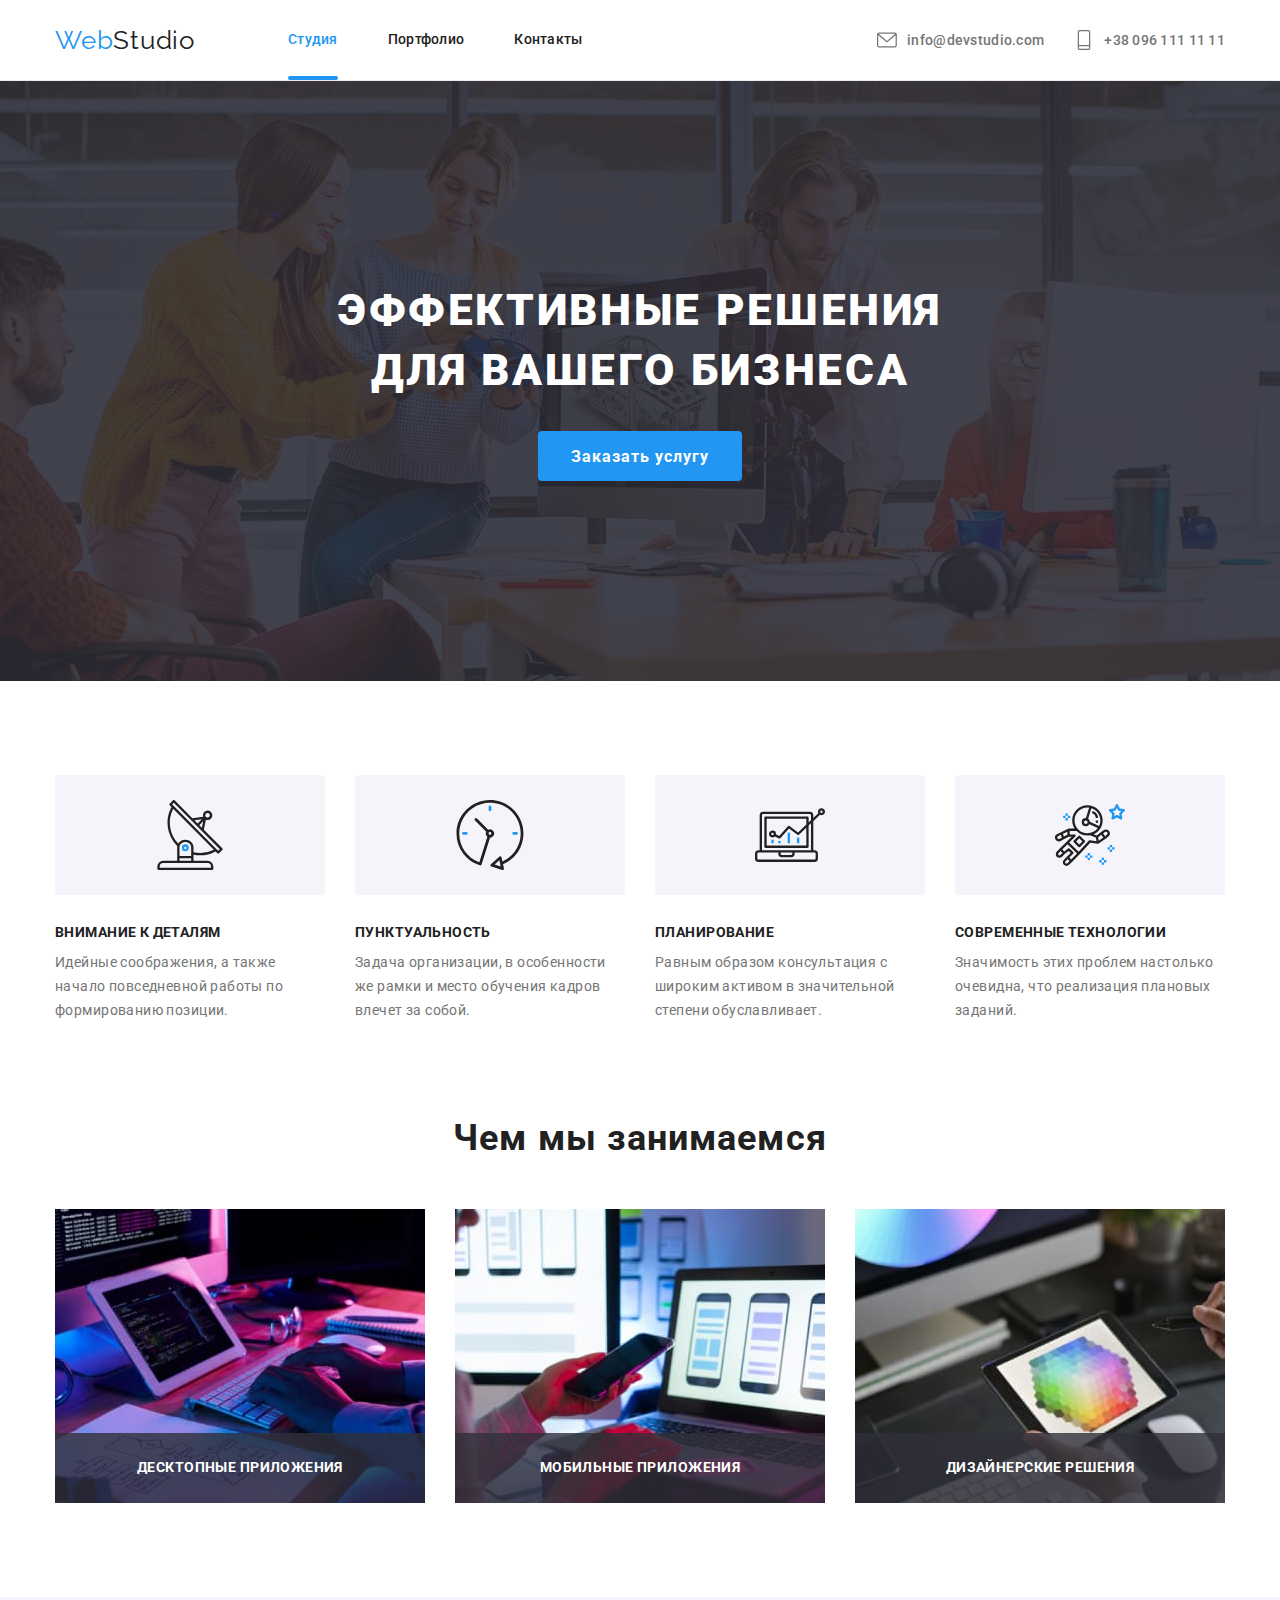
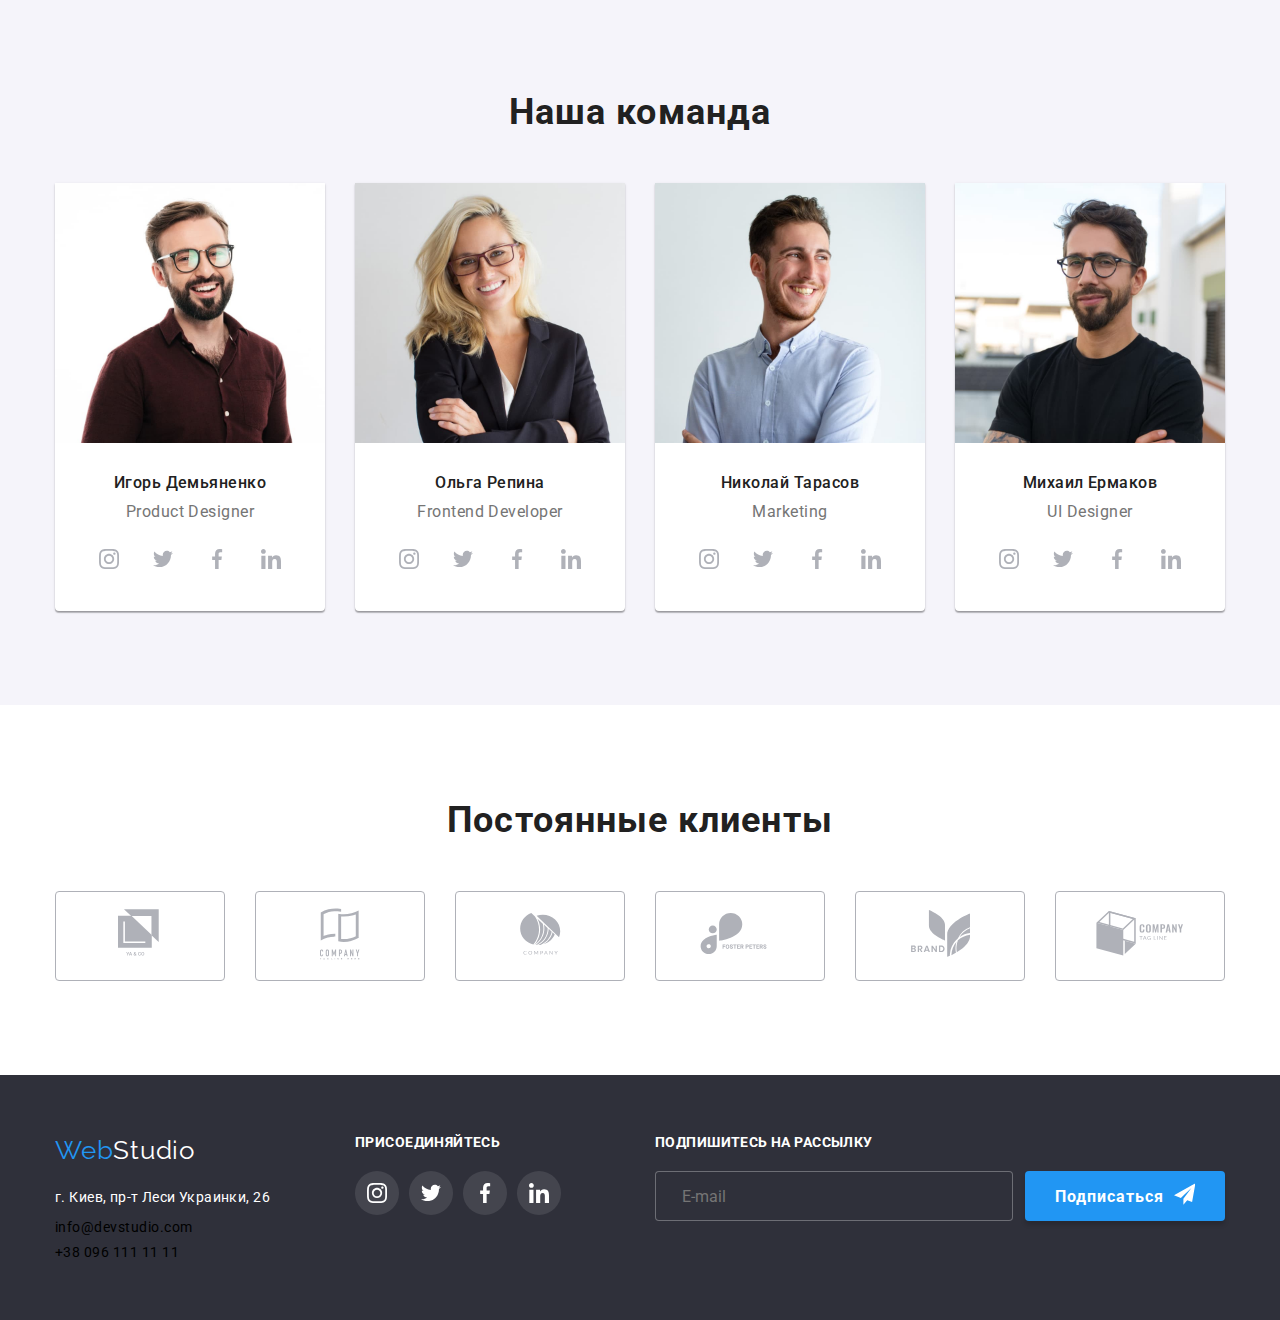
==== commit 0fb166fb: "удаляет  файл styles.css" ====
--- a/index.html
+++ b/index.html
@@ -13,7 +13,7 @@
       href="https://cdnjs.cloudflare.com/ajax/libs/modern-normalize/1.0.0/modern-normalize.min.css"
     />
     <link rel="stylesheet" href="https://cdnjs.cloudflare.com/ajax/libs/animate.css/4.1.0/animate.min.css" />
-    <link rel="stylesheet" href="./css/styles.css" />
+    <link rel="stylesheet" href="./css/main.min.css" />
   </head>
   <body>
     <header class="header">
--- a/css/main.min.css
+++ b/css/main.min.css
@@ -0,0 +1,2 @@
+html{box-sizing:border-box;margin:0;padding:0}*,*::before,*::after{box-sizing:border-box;margin:0;padding:0}img{display:block;max-width:100%;height:auto}body{font-family:Roboto, sans-serif;letter-spacing:0.03em;margin:0}ul{list-style:none;margin:0;padding:0}h1,h2,h3,h4,h5,h6{margin:0}a{text-decoration:none;color:inherit}button{cursor:pointer}address{font-style:normal}.container{width:1200px;padding-left:15px;padding-right:15px;margin-right:auto;margin-left:auto}.section{max-width:1600px;margin-left:auto;margin-right:auto}.section-title{color:#212121;font-weight:700;font-size:36px;line-height:1.17;text-align:center;letter-spacing:0.03em;margin-bottom:50px}.visually-hidden{position:absolute !important;clip:rect(1px 1px 1px 1px);clip:rect(1px, 1px, 1px, 1px);padding:0 !important;border:0 !important;height:1px !important;width:1px !important;overflow:hidden}.header{display:flex;background-color:#fff;border-bottom:1px solid #ececec}.header-flex{display:flex;align-items:center;justify-content:space-between}.nav{display:flex;align-items:center}.nav-item{margin:0;display:flex}.logo{color:#212121;font-family:Raleway, sans-serif;font-size:26px;line-height:1.19;letter-spacing:0.03em;text-decoration:none;margin-right:93px;padding:24px 0}.accent{color:#2196f3}.current{color:#2196f3;position:relative}.nav-link{color:#212121;font-family:inherit;font-weight:500;font-size:14px;line-height:1.14;letter-spacing:0.02em;display:flex;transition:color 250ms cubic-bezier(0.4, 0, 0.2, 1);padding:32px 0}.nav-link:hover,.nav-link:focus{color:#2196f3}.nav-link:not(:last-child){margin-right:50px}.current::after{content:"";background-color:#2196f3;width:100%;height:4px;display:block;border-radius:2px;position:absolute;top:44px}.contacts{margin:0;display:flex;align-items:center}.contacts-item{color:#757575;font-weight:500;font-size:14px;line-height:16px;letter-spacing:0.02em;text-decoration:none;display:flex;align-items:center;transition:color 250ms cubic-bezier(0.4, 0, 0.2, 1)}.contacts-item:hover,.contacts-item:focus{color:#2196f3}.contacts-item:not(:last-child){margin-right:30px}.contacts-svg{width:20px;height:20px;fill:#757575;margin-right:10px;transition:fill 250ms cubic-bezier(0.4, 0, 0.2, 1)}.contacts-item:hover .contacts-svg,.contacts-item:focus .contacts-svg{fill:#2196f3;cursor:pointer}.modal-btn{font-family:Roboto,sans-serif;background-color:#2196f3;font-weight:500;font-size:16px;line-height:1.87;letter-spacing:0.06em;border-radius:4px;padding:10px 32px;border:1px solid transparent;min-width:200px;height:50px}.button-text{color:#fff;text-align:center;font-weight:700;font-size:16px;line-height:1.87;text-align:center;letter-spacing:0.06em;padding:10px 32px}.button-text:hover,.button-text:focus{color:#fff}.hero{display:flex;text-align:center;justify-content:center;height:600px;background-color:#2f303a;background-image:linear-gradient(to right, rgba(47,48,58,0.8), rgba(47,48,58,0.8)),url(../images/hero-img.jpg);background-repeat:no-repeat;background-position:center;background-size:cover;max-width:1600px;margin-right:auto;margin-left:auto}.hero-content{max-width:696px;text-align:center;margin:auto;position:relative}.hero-title{margin:0;color:#fff;font-weight:900;font-size:44px;line-height:1.36;letter-spacing:0.06em;text-transform:uppercase;margin-bottom:30px}.features{padding-top:94px}.features-list{display:flex;margin:-15px;padding:0}.features-item{width:270px;margin:15px}.features-item::before{display:block;content:"";height:120px;width:100%;margin-bottom:30px;background-color:#f5f4fa;border-radius:4px;background-image:url();background-size:contain;background-repeat:no-repeat}.antenna-icon:before{background-image:url(../images/antenna.svg);background-position:100px 25px}.clock-icon:before{background-image:url(../images/clock.svg);background-position:100px 25px}.diagram-icon:before{background-image:url(../images/diagram.svg);background-position:100px 25px}.astronaut-icon:before{background-image:url(../images/astronaut.svg);background-position:100px 25px}.features-title{color:#212121;font-weight:700;font-size:14px;line-height:1.14;letter-spacing:0.03em;text-transform:uppercase;margin-bottom:10px}.features-text{color:#757575;font-size:14px;line-height:1.71;letter-spacing:0.03em;margin:0}.work-sect{padding:94px 0}.work-examples{margin:0;display:flex;align-items:center;margin:-15px;padding:0}.example-item{width:370px;margin:15px}.work-sect .overlay-box{position:relative}.work-sect .overlay-text{position:absolute;font-weight:700;font-size:14px;line-height:1.14;text-align:center;letter-spacing:0.03em;text-transform:uppercase;color:#2196f3;bottom:0;left:0;width:100%;height:70px;background-color:rgba(47,48,58,0.8);color:#fff;padding:27px 0}.team-sect{background-color:#f5f4fa;padding:94px 0}.team-cards{margin:0;display:flex;margin:-15px;padding:0}.team-card{width:270px;margin:15px;background:#fff;box-shadow:0px 1px 3px rgba(0,0,0,0.12),0px 1px 1px rgba(0,0,0,0.14),0px 2px 1px rgba(0,0,0,0.2);border-radius:0px 0px 4px 4px}.card-title{color:#212121;font-weight:500;font-size:16px;line-height:1.19;letter-spacing:0.03em;text-align:center;margin-bottom:10px}.card-description{color:#757575;font-weight:400;font-size:16px;line-height:1.19;letter-spacing:0.03em;text-align:center;margin-bottom:16px}.card-content{padding:30px 0}.socials-list{display:flex;justify-content:center;align-items:center}.social-link{width:44px;height:44px;border-radius:50%;display:flex;justify-content:center;align-items:center;transition:background-color 250ms cubic-bezier(0.4, 0, 0.2, 1)}.social-link:hover,.social-link:focus{background-color:#2196f3}.social-item:not(:last-child):not(:last-child){margin-right:10px}.social-svg{width:20px;height:20px;fill:#afb1b8;transition:fill 250ms cubic-bezier(0.4, 0, 0.2, 1)}.social-link:hover .social-svg,.social-link:focus .social-svg{fill:#fff}.footer .socials-list{display:flex;align-items:baseline;justify-content:flex-start}.footer .social-item:not(:last-child){margin-right:10px}.footer .social-link{display:flex;background-color:rgba(255,255,255,0.1)}.footer .social-link:hover{background-color:#2196f3;transition:transform 500ms ease}.footer .social-svg{fill:#fff}.clients-sect{padding:94px 0}.client-list{display:flex;justify-content:center;align-items:center}.list-item{border:1px solid #afb1b8;border-radius:4px;width:170px;height:90px;display:flex;align-items:center;justify-content:center;transition:background-color 250ms cubic-bezier(0.4, 0, 0.2, 1)}.list-item:not(:last-child){margin-right:30px}.list-item:hover,.list-item:focus{border-color:#2196f3;transition:transform 500ms ease}.logo-svg{fill:#afb1b8;transition:fill 250ms cubic-bezier(0.4, 0, 0.2, 1)}.list-item:hover .logo-svg,.list-item:focus .logo-svg{fill:#2196f3}.footer{background-color:#2f303a;padding-top:60px;padding-bottom:60px}.footer .container{display:flex}.footer-section{min-width:270px;margin-right:30px}.address{font-size:14px}.address-item:not(:last-child){margin-bottom:9px}.maps{font-weight:400;color:#fff;font-size:14px;line-height:1.71;letter-spacing:0.03em}.address-link:hover,.address-link:focus{color:#2196f3;transition:transform 500ms ease}.logo-footer{color:#fff;font-family:Raleway, sans-serif;font-size:26px;line-height:1.19;letter-spacing:0.03em;text-decoration:none;display:block;margin-bottom:20px}.call-text{font-weight:700;font-size:14px;line-height:1.14;letter-spacing:0.03em;text-transform:uppercase;color:#fff;margin-bottom:20px}.backdrop{position:fixed;top:0;left:0;width:100%;height:100%;background-color:rgba(0,0,0,0.5);opacity:1;visibility:visible;transition:opacity 1000ms cubic-bezier(0.4, 0, 0.2, 1),visibility 1000ms cubic-bezier(0.4, 0, 0.2, 1)}.is-hidden{opacity:0;visibility:hidden;pointer-events:none}.is-hidden .modal{transform:translatex(-50%) scale(0.1)}.modal{min-width:528px;min-height:581px;position:absolute;left:50%;top:221px;transform:translatex(-50%) scale(1);background-color:#fff;box-shadow:0px 1px 3px rgba(0,0,0,0.12),0px 1px 1px rgba(0,0,0,0.14),0px 2px 1px rgba(0,0,0,0.2);border-radius:4px;padding:40px;transition:1000ms}.submit-btn{box-shadow:0px 4px 4px rgba(0,0,0,0.15);background-color:#2196f3;color:#fff;font-weight:700;font-size:16px;line-height:1.87;letter-spacing:0.06em;border-radius:4px;padding:10px 32px;border:1px solid transparent;min-width:200px;height:50px;margin:0 auto}.close-btn{position:absolute;right:10px;top:10px;width:30px;height:30px;border:1px solid rgba(0,0,0,0.1);border-radius:50%;background-color:#fff;fill:#212121;transition:color 250ms cubic-bezier(0.4, 0, 0.2, 1)}.close-btn:hover,.close-btn:focus{color:#2196f3}.modal-form{display:flex;flex-direction:column}.form-text{margin-bottom:30px;font-style:400;font-weight:bold;font-size:20px;line-height:1.15;text-align:center;letter-spacing:0.03em;color:#212121;border-radius:1px}.form-input{height:40px;width:100%;border:1px solid rgba(33,33,33,0.2);border-radius:4px;padding:12px 42px;transition:color 1000ms cubic-bezier(0.4, 0, 0.2, 1)}.form-input:hover,.form-input:focus{border-color:#2196f3;outline:none}.form-comment{width:100%;height:120px;resize:none;margin-bottom:28px;border:1px solid rgba(33,33,33,0.2);border-radius:4px;padding:12px 16px}.form-comment:hover,.form-comment:focus{border-color:#2196f3;outline:none}.form-field{position:relative;margin-bottom:28px}.form-svg{position:absolute;display:block;width:15px;height:13px;fill:#212121;top:53%;left:15px;pointer-events:none}.form-input:focus+.form-svg,.form-input:hover+.form-svg{fill:#2196f3}.input-label{left:0;top:-23px;margin-bottom:4px}.user-comment{margin-bottom:4px}.checkbox-label{margin-bottom:30px;display:flex;align-items:center}.checkbox-label::before{display:block;content:"";width:16px;height:16px;background-color:#fff;border:1px solid #212121;border-radius:4px;background-image:url(../images/check.svg);background-position:center;background-repeat:no-repeat;margin-right:7px}.checkbox:checked+.checkbox-label::before{background-color:#2196f3}.policy-link{text-decoration:underline;color:#2196f3}.submit-form{display:flex}.subscribe-form{position:relative;margin-right:12px}.subscribe-input{width:358px;height:50px;border:1px solid rgba(255,255,255,0.3);background-color:#2f303a;border-radius:4px;padding:15px 26px;color:#fff;font-weight:400;font-size:16px;line-height:1.25}.subscribe-input:focus{outline:none}.subscribe-label{position:absolute;font-weight:400;left:16px;top:15px;font-size:16px;line-height:1.25;align-items:center;letter-spacing:0.03em;color:rgba(255,255,255,0.6)}.subscribe-btn{min-width:200px;height:50px;background:#2196f3;box-shadow:0px 4px 4px rgba(0,0,0,0.15);border-radius:4px;color:#fff;border:1px solid transparent;font-weight:700;font-size:16px;line-height:1.87;letter-spacing:0.06em;padding:10px 29px;display:flex}.subscribe-svg{width:24px;height:24px;fill:#fff;margin-left:10px}
+/*# sourceMappingURL=main.min.css.map */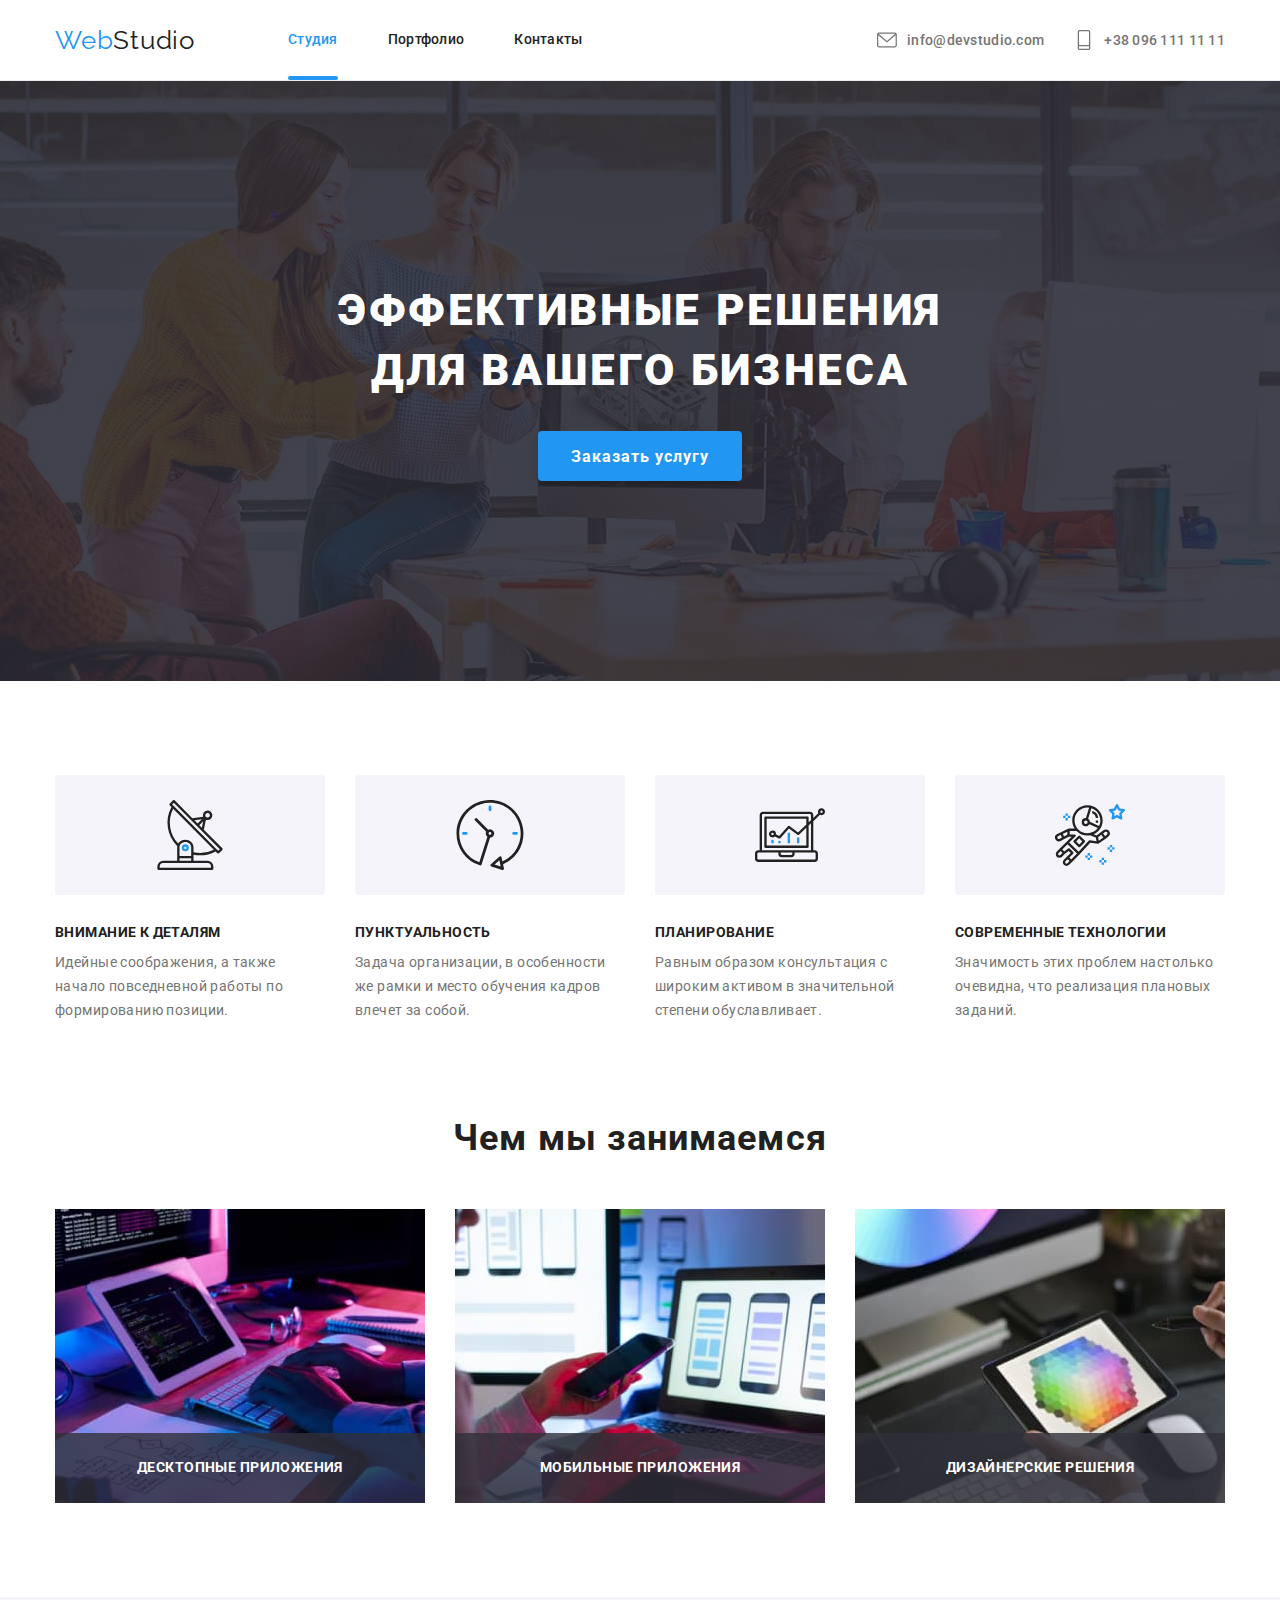
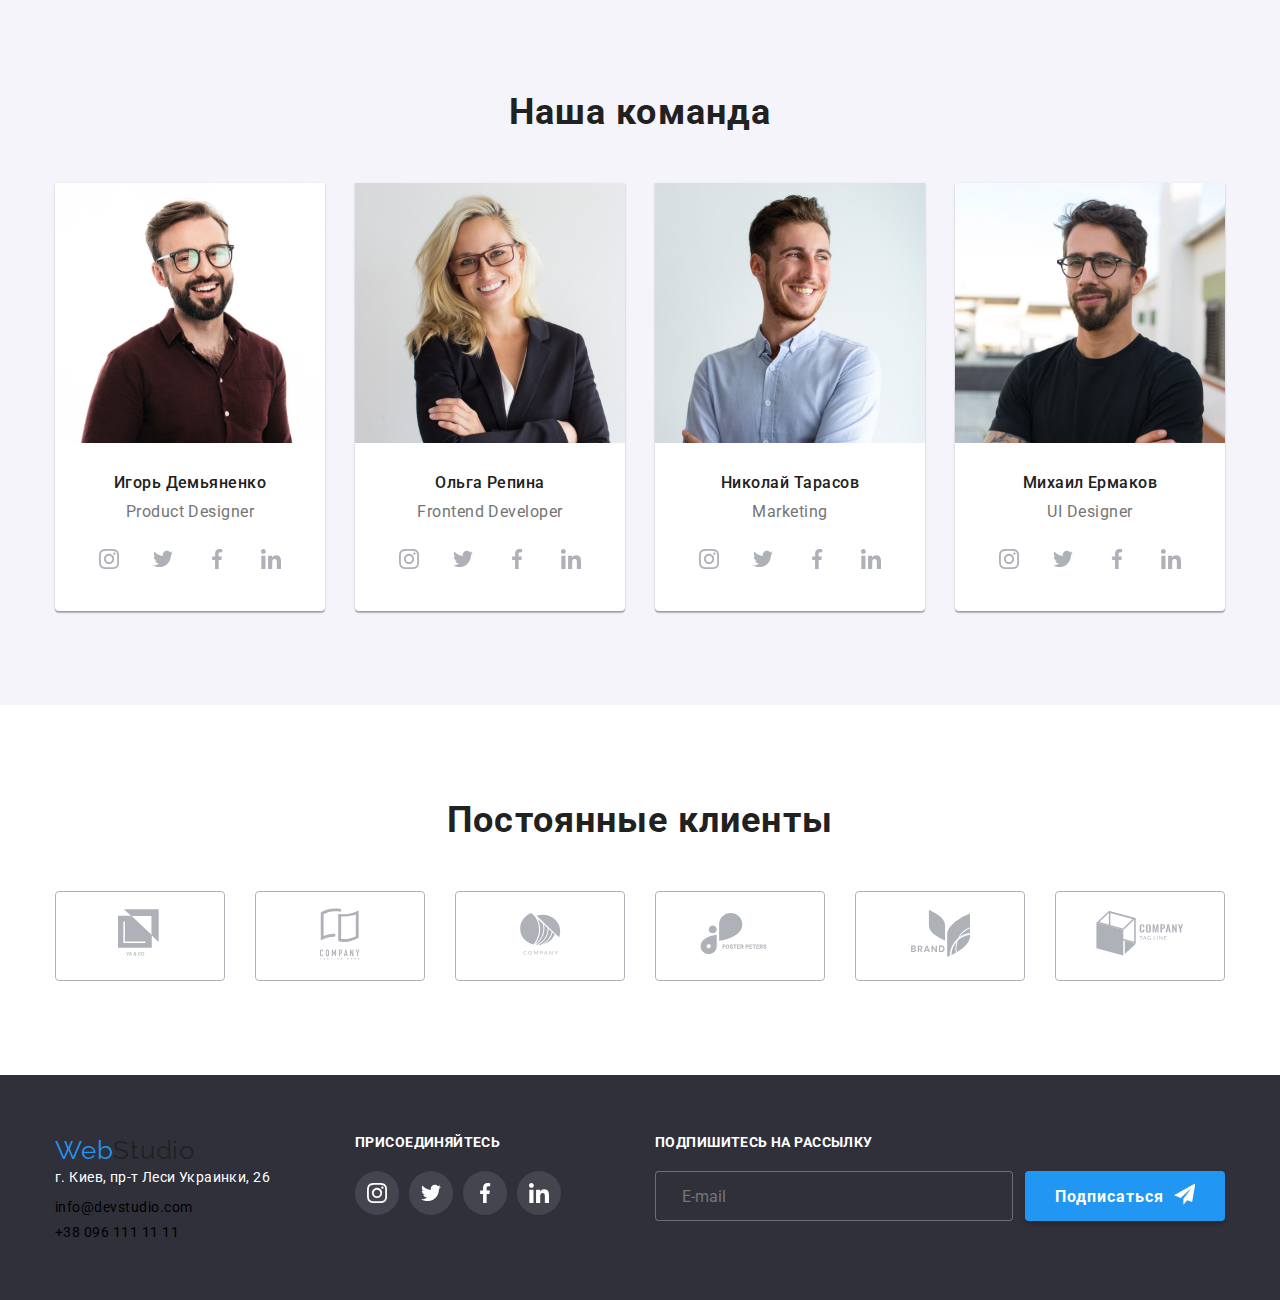
==== commit 2f5b3f62: "разбивает на компоненты" ====
--- a/index.html
+++ b/index.html
@@ -48,7 +48,7 @@
       <section class="hero">
         <div class="hero-content">
           <h1 class="title hero-title">Эффективные решения для вашего бизнеса</h1>
-          <button type="button" class="modal-btn button-text" data-modal-open>Заказать услугу</button>
+          <button type="button" class="button button-text" data-modal-open>Заказать услугу</button>
         </div>
       </section>
       <section class="section features">
@@ -314,7 +314,7 @@
     <footer class="footer">
       <div class="container">
         <div class="footer-section address">
-          <a href="index.html" class="logo-footer"><span class="accent">Web</span>Studio</a>
+          <a href="index.html" class="logo"><span class="accent">Web</span>Studio</a>
           <address>
             <ul>
               <li class="address-item">
@@ -367,9 +367,8 @@
           <form action="#" class="submit-form">
             <div class="subscribe-form">
               <input type="text" class="subscribe-input" id="subscribe-input" placeholder="E-mail" />
-              <!-- <label for="subscribe-input" class="subscribe-label">E-mail</label> -->
             </div>
-            <button type="submit" class="subscribe-btn button-text">
+            <button type="submit" class="button button-text">
               Подписаться
               <svg class="subscribe-svg"><use href="./images/sprite.svg#icon-icon-send"></use></svg>
             </button>
@@ -417,7 +416,7 @@
           <label for="user-policy" class="checkbox-label">
             <span>Соглашаюсь с рассылкой и принимаю </span> <a href="#" class="policy-link">Условия договора</a>
           </label>
-          <button type="submit" class="submit-btn">Отправить</button>
+          <button type="submit" class="button">Отправить</button>
         </form>
       </div>
     </div>
--- a/css/main.min.css
+++ b/css/main.min.css
@@ -1,2 +1,2 @@
-html{box-sizing:border-box;margin:0;padding:0}*,*::before,*::after{box-sizing:border-box;margin:0;padding:0}img{display:block;max-width:100%;height:auto}body{font-family:Roboto, sans-serif;letter-spacing:0.03em;margin:0}ul{list-style:none;margin:0;padding:0}h1,h2,h3,h4,h5,h6{margin:0}a{text-decoration:none;color:inherit}button{cursor:pointer}address{font-style:normal}.container{width:1200px;padding-left:15px;padding-right:15px;margin-right:auto;margin-left:auto}.section{max-width:1600px;margin-left:auto;margin-right:auto}.section-title{color:#212121;font-weight:700;font-size:36px;line-height:1.17;text-align:center;letter-spacing:0.03em;margin-bottom:50px}.visually-hidden{position:absolute !important;clip:rect(1px 1px 1px 1px);clip:rect(1px, 1px, 1px, 1px);padding:0 !important;border:0 !important;height:1px !important;width:1px !important;overflow:hidden}.header{display:flex;background-color:#fff;border-bottom:1px solid #ececec}.header-flex{display:flex;align-items:center;justify-content:space-between}.nav{display:flex;align-items:center}.nav-item{margin:0;display:flex}.logo{color:#212121;font-family:Raleway, sans-serif;font-size:26px;line-height:1.19;letter-spacing:0.03em;text-decoration:none;margin-right:93px;padding:24px 0}.accent{color:#2196f3}.current{color:#2196f3;position:relative}.nav-link{color:#212121;font-family:inherit;font-weight:500;font-size:14px;line-height:1.14;letter-spacing:0.02em;display:flex;transition:color 250ms cubic-bezier(0.4, 0, 0.2, 1);padding:32px 0}.nav-link:hover,.nav-link:focus{color:#2196f3}.nav-link:not(:last-child){margin-right:50px}.current::after{content:"";background-color:#2196f3;width:100%;height:4px;display:block;border-radius:2px;position:absolute;top:44px}.contacts{margin:0;display:flex;align-items:center}.contacts-item{color:#757575;font-weight:500;font-size:14px;line-height:16px;letter-spacing:0.02em;text-decoration:none;display:flex;align-items:center;transition:color 250ms cubic-bezier(0.4, 0, 0.2, 1)}.contacts-item:hover,.contacts-item:focus{color:#2196f3}.contacts-item:not(:last-child){margin-right:30px}.contacts-svg{width:20px;height:20px;fill:#757575;margin-right:10px;transition:fill 250ms cubic-bezier(0.4, 0, 0.2, 1)}.contacts-item:hover .contacts-svg,.contacts-item:focus .contacts-svg{fill:#2196f3;cursor:pointer}.modal-btn{font-family:Roboto,sans-serif;background-color:#2196f3;font-weight:500;font-size:16px;line-height:1.87;letter-spacing:0.06em;border-radius:4px;padding:10px 32px;border:1px solid transparent;min-width:200px;height:50px}.button-text{color:#fff;text-align:center;font-weight:700;font-size:16px;line-height:1.87;text-align:center;letter-spacing:0.06em;padding:10px 32px}.button-text:hover,.button-text:focus{color:#fff}.hero{display:flex;text-align:center;justify-content:center;height:600px;background-color:#2f303a;background-image:linear-gradient(to right, rgba(47,48,58,0.8), rgba(47,48,58,0.8)),url(../images/hero-img.jpg);background-repeat:no-repeat;background-position:center;background-size:cover;max-width:1600px;margin-right:auto;margin-left:auto}.hero-content{max-width:696px;text-align:center;margin:auto;position:relative}.hero-title{margin:0;color:#fff;font-weight:900;font-size:44px;line-height:1.36;letter-spacing:0.06em;text-transform:uppercase;margin-bottom:30px}.features{padding-top:94px}.features-list{display:flex;margin:-15px;padding:0}.features-item{width:270px;margin:15px}.features-item::before{display:block;content:"";height:120px;width:100%;margin-bottom:30px;background-color:#f5f4fa;border-radius:4px;background-image:url();background-size:contain;background-repeat:no-repeat}.antenna-icon:before{background-image:url(../images/antenna.svg);background-position:100px 25px}.clock-icon:before{background-image:url(../images/clock.svg);background-position:100px 25px}.diagram-icon:before{background-image:url(../images/diagram.svg);background-position:100px 25px}.astronaut-icon:before{background-image:url(../images/astronaut.svg);background-position:100px 25px}.features-title{color:#212121;font-weight:700;font-size:14px;line-height:1.14;letter-spacing:0.03em;text-transform:uppercase;margin-bottom:10px}.features-text{color:#757575;font-size:14px;line-height:1.71;letter-spacing:0.03em;margin:0}.work-sect{padding:94px 0}.work-examples{margin:0;display:flex;align-items:center;margin:-15px;padding:0}.example-item{width:370px;margin:15px}.work-sect .overlay-box{position:relative}.work-sect .overlay-text{position:absolute;font-weight:700;font-size:14px;line-height:1.14;text-align:center;letter-spacing:0.03em;text-transform:uppercase;color:#2196f3;bottom:0;left:0;width:100%;height:70px;background-color:rgba(47,48,58,0.8);color:#fff;padding:27px 0}.team-sect{background-color:#f5f4fa;padding:94px 0}.team-cards{margin:0;display:flex;margin:-15px;padding:0}.team-card{width:270px;margin:15px;background:#fff;box-shadow:0px 1px 3px rgba(0,0,0,0.12),0px 1px 1px rgba(0,0,0,0.14),0px 2px 1px rgba(0,0,0,0.2);border-radius:0px 0px 4px 4px}.card-title{color:#212121;font-weight:500;font-size:16px;line-height:1.19;letter-spacing:0.03em;text-align:center;margin-bottom:10px}.card-description{color:#757575;font-weight:400;font-size:16px;line-height:1.19;letter-spacing:0.03em;text-align:center;margin-bottom:16px}.card-content{padding:30px 0}.socials-list{display:flex;justify-content:center;align-items:center}.social-link{width:44px;height:44px;border-radius:50%;display:flex;justify-content:center;align-items:center;transition:background-color 250ms cubic-bezier(0.4, 0, 0.2, 1)}.social-link:hover,.social-link:focus{background-color:#2196f3}.social-item:not(:last-child):not(:last-child){margin-right:10px}.social-svg{width:20px;height:20px;fill:#afb1b8;transition:fill 250ms cubic-bezier(0.4, 0, 0.2, 1)}.social-link:hover .social-svg,.social-link:focus .social-svg{fill:#fff}.footer .socials-list{display:flex;align-items:baseline;justify-content:flex-start}.footer .social-item:not(:last-child){margin-right:10px}.footer .social-link{display:flex;background-color:rgba(255,255,255,0.1)}.footer .social-link:hover{background-color:#2196f3;transition:transform 500ms ease}.footer .social-svg{fill:#fff}.clients-sect{padding:94px 0}.client-list{display:flex;justify-content:center;align-items:center}.list-item{border:1px solid #afb1b8;border-radius:4px;width:170px;height:90px;display:flex;align-items:center;justify-content:center;transition:background-color 250ms cubic-bezier(0.4, 0, 0.2, 1)}.list-item:not(:last-child){margin-right:30px}.list-item:hover,.list-item:focus{border-color:#2196f3;transition:transform 500ms ease}.logo-svg{fill:#afb1b8;transition:fill 250ms cubic-bezier(0.4, 0, 0.2, 1)}.list-item:hover .logo-svg,.list-item:focus .logo-svg{fill:#2196f3}.footer{background-color:#2f303a;padding-top:60px;padding-bottom:60px}.footer .container{display:flex}.footer-section{min-width:270px;margin-right:30px}.address{font-size:14px}.address-item:not(:last-child){margin-bottom:9px}.maps{font-weight:400;color:#fff;font-size:14px;line-height:1.71;letter-spacing:0.03em}.address-link:hover,.address-link:focus{color:#2196f3;transition:transform 500ms ease}.logo-footer{color:#fff;font-family:Raleway, sans-serif;font-size:26px;line-height:1.19;letter-spacing:0.03em;text-decoration:none;display:block;margin-bottom:20px}.call-text{font-weight:700;font-size:14px;line-height:1.14;letter-spacing:0.03em;text-transform:uppercase;color:#fff;margin-bottom:20px}.backdrop{position:fixed;top:0;left:0;width:100%;height:100%;background-color:rgba(0,0,0,0.5);opacity:1;visibility:visible;transition:opacity 1000ms cubic-bezier(0.4, 0, 0.2, 1),visibility 1000ms cubic-bezier(0.4, 0, 0.2, 1)}.is-hidden{opacity:0;visibility:hidden;pointer-events:none}.is-hidden .modal{transform:translatex(-50%) scale(0.1)}.modal{min-width:528px;min-height:581px;position:absolute;left:50%;top:221px;transform:translatex(-50%) scale(1);background-color:#fff;box-shadow:0px 1px 3px rgba(0,0,0,0.12),0px 1px 1px rgba(0,0,0,0.14),0px 2px 1px rgba(0,0,0,0.2);border-radius:4px;padding:40px;transition:1000ms}.submit-btn{box-shadow:0px 4px 4px rgba(0,0,0,0.15);background-color:#2196f3;color:#fff;font-weight:700;font-size:16px;line-height:1.87;letter-spacing:0.06em;border-radius:4px;padding:10px 32px;border:1px solid transparent;min-width:200px;height:50px;margin:0 auto}.close-btn{position:absolute;right:10px;top:10px;width:30px;height:30px;border:1px solid rgba(0,0,0,0.1);border-radius:50%;background-color:#fff;fill:#212121;transition:color 250ms cubic-bezier(0.4, 0, 0.2, 1)}.close-btn:hover,.close-btn:focus{color:#2196f3}.modal-form{display:flex;flex-direction:column}.form-text{margin-bottom:30px;font-style:400;font-weight:bold;font-size:20px;line-height:1.15;text-align:center;letter-spacing:0.03em;color:#212121;border-radius:1px}.form-input{height:40px;width:100%;border:1px solid rgba(33,33,33,0.2);border-radius:4px;padding:12px 42px;transition:color 1000ms cubic-bezier(0.4, 0, 0.2, 1)}.form-input:hover,.form-input:focus{border-color:#2196f3;outline:none}.form-comment{width:100%;height:120px;resize:none;margin-bottom:28px;border:1px solid rgba(33,33,33,0.2);border-radius:4px;padding:12px 16px}.form-comment:hover,.form-comment:focus{border-color:#2196f3;outline:none}.form-field{position:relative;margin-bottom:28px}.form-svg{position:absolute;display:block;width:15px;height:13px;fill:#212121;top:53%;left:15px;pointer-events:none}.form-input:focus+.form-svg,.form-input:hover+.form-svg{fill:#2196f3}.input-label{left:0;top:-23px;margin-bottom:4px}.user-comment{margin-bottom:4px}.checkbox-label{margin-bottom:30px;display:flex;align-items:center}.checkbox-label::before{display:block;content:"";width:16px;height:16px;background-color:#fff;border:1px solid #212121;border-radius:4px;background-image:url(../images/check.svg);background-position:center;background-repeat:no-repeat;margin-right:7px}.checkbox:checked+.checkbox-label::before{background-color:#2196f3}.policy-link{text-decoration:underline;color:#2196f3}.submit-form{display:flex}.subscribe-form{position:relative;margin-right:12px}.subscribe-input{width:358px;height:50px;border:1px solid rgba(255,255,255,0.3);background-color:#2f303a;border-radius:4px;padding:15px 26px;color:#fff;font-weight:400;font-size:16px;line-height:1.25}.subscribe-input:focus{outline:none}.subscribe-label{position:absolute;font-weight:400;left:16px;top:15px;font-size:16px;line-height:1.25;align-items:center;letter-spacing:0.03em;color:rgba(255,255,255,0.6)}.subscribe-btn{min-width:200px;height:50px;background:#2196f3;box-shadow:0px 4px 4px rgba(0,0,0,0.15);border-radius:4px;color:#fff;border:1px solid transparent;font-weight:700;font-size:16px;line-height:1.87;letter-spacing:0.06em;padding:10px 29px;display:flex}.subscribe-svg{width:24px;height:24px;fill:#fff;margin-left:10px}
+html{box-sizing:border-box;margin:0;padding:0}*,*::before,*::after{box-sizing:border-box;margin:0;padding:0}img{display:block;max-width:100%;height:auto}body{font-family:Roboto, sans-serif;letter-spacing:0.03em;margin:0}ul{list-style:none;margin:0;padding:0}h1,h2,h3,h4,h5,h6{margin:0}a{text-decoration:none;color:inherit}button{cursor:pointer}address{font-style:normal}.visually-hidden{position:absolute !important;clip:rect(1px 1px 1px 1px);clip:rect(1px, 1px, 1px, 1px);padding:0 !important;border:0 !important;height:1px !important;width:1px !important;overflow:hidden}.container{width:1200px;padding-left:15px;padding-right:15px;margin-right:auto;margin-left:auto}.section{max-width:1600px;margin-left:auto;margin-right:auto}.section-title{color:#212121;font-weight:700;font-size:36px;line-height:1.17;text-align:center;letter-spacing:0.03em;margin-bottom:50px}.button{min-width:200px;height:50px;font-weight:700;font-size:16px;line-height:1.87;letter-spacing:0.06em;font-family:Roboto,sans-serif;background-color:#2196f3;border:1px solid transparent;box-shadow:0px 4px 4px rgba(0,0,0,0.15);border-radius:4px;color:#fff}.backdrop{position:fixed;top:0;left:0;width:100%;height:100%;background-color:rgba(0,0,0,0.5);opacity:1;visibility:visible;transition:opacity 1000ms cubic-bezier(0.4, 0, 0.2, 1),visibility 1000ms cubic-bezier(0.4, 0, 0.2, 1)}.is-hidden{opacity:0;visibility:hidden;pointer-events:none}.is-hidden .modal{transform:translatex(-50%) scale(0.1)}.modal{min-width:528px;min-height:581px;position:absolute;left:50%;top:221px;transform:translatex(-50%) scale(1);background-color:#fff;box-shadow:0px 1px 3px rgba(0,0,0,0.12),0px 1px 1px rgba(0,0,0,0.14),0px 2px 1px rgba(0,0,0,0.2);border-radius:4px;padding:40px;transition:1000ms}.modal .button{padding:10px 56px;margin:0 auto}.close-btn{position:absolute;right:10px;top:10px;width:30px;height:30px;border:1px solid rgba(0,0,0,0.1);border-radius:50%;background-color:#fff;fill:#212121;transition:color 250ms cubic-bezier(0.4, 0, 0.2, 1)}.close-btn:hover,.close-btn:focus{color:#2196f3}.modal-form{display:flex;flex-direction:column}.form-text{margin-bottom:30px;font-style:400;font-weight:bold;font-size:20px;line-height:1.15;text-align:center;letter-spacing:0.03em;color:#212121;border-radius:1px}.form-input{height:40px;width:100%;border:1px solid rgba(33,33,33,0.2);border-radius:4px;padding:12px 42px;transition:color 1000ms cubic-bezier(0.4, 0, 0.2, 1)}.form-input:hover,.form-input:focus{border-color:#2196f3;outline:none}.form-comment{width:100%;height:120px;resize:none;margin-bottom:28px;border:1px solid rgba(33,33,33,0.2);border-radius:4px;padding:12px 16px}.form-comment:hover,.form-comment:focus{border-color:#2196f3;outline:none}.form-field{position:relative;margin-bottom:28px}.form-svg{position:absolute;display:block;width:15px;height:13px;fill:#212121;top:53%;left:15px;pointer-events:none}.form-input:focus+.form-svg,.form-input:hover+.form-svg{fill:#2196f3}.input-label{left:0;top:-23px;margin-bottom:4px}.user-comment{margin-bottom:4px}.checkbox-label{margin-bottom:30px;display:flex;align-items:center}.checkbox-label::before{display:block;content:"";width:16px;height:16px;background-color:#fff;border:1px solid #212121;border-radius:4px;background-image:url(../images/check.svg);background-position:center;background-repeat:no-repeat;margin-right:7px}.checkbox:checked+.checkbox-label::before{background-color:#2196f3}.policy-link{text-decoration:underline;color:#2196f3}.header{display:flex;background-color:#fff;border-bottom:1px solid #ececec}.header-flex{display:flex;align-items:center;justify-content:space-between}.nav{display:flex;align-items:center}.nav-item{margin:0;display:flex}.logo{color:#212121;font-family:Raleway, sans-serif;font-size:26px;line-height:1.19;letter-spacing:0.03em;text-decoration:none;margin-right:93px;padding:24px 0}.accent{color:#2196f3}.current{color:#2196f3;position:relative}.nav-link{color:#212121;font-family:inherit;font-weight:500;font-size:14px;line-height:1.14;letter-spacing:0.02em;display:flex;transition:color 250ms cubic-bezier(0.4, 0, 0.2, 1);padding:32px 0}.nav-link:hover,.nav-link:focus{color:#2196f3}.nav-link:not(:last-child){margin-right:50px}.current::after{content:"";background-color:#2196f3;width:100%;height:4px;display:block;border-radius:2px;position:absolute;top:44px}.contacts{margin:0;display:flex;align-items:center}.contacts-item{color:#757575;font-weight:500;font-size:14px;line-height:16px;letter-spacing:0.02em;text-decoration:none;display:flex;align-items:center;transition:color 250ms cubic-bezier(0.4, 0, 0.2, 1)}.contacts-item:hover,.contacts-item:focus{color:#2196f3}.contacts-item:not(:last-child){margin-right:30px}.contacts-svg{width:20px;height:20px;fill:#757575;margin-right:10px;transition:fill 250ms cubic-bezier(0.4, 0, 0.2, 1)}.contacts-item:hover .contacts-svg,.contacts-item:focus .contacts-svg{fill:#2196f3;cursor:pointer}.button-text{color:#fff;text-align:center;font-weight:700;font-size:16px;line-height:1.87;letter-spacing:0.06em;padding:10px 32px}.button-text:hover,.button-text:focus{color:#fff}.hero{display:flex;text-align:center;justify-content:center;height:600px;background-color:#2f303a;background-image:linear-gradient(to right, rgba(47,48,58,0.8), rgba(47,48,58,0.8)),url(../images/hero-img.jpg);background-repeat:no-repeat;background-position:center;background-size:cover;max-width:1600px;margin-right:auto;margin-left:auto}.hero .button{padding:10px 32px}.hero-content{max-width:696px;text-align:center;margin:auto;position:relative}.hero-title{margin:0;color:#fff;font-weight:900;font-size:44px;line-height:1.36;letter-spacing:0.06em;text-transform:uppercase;margin-bottom:30px}.features{padding-top:94px}.features-list{display:flex;margin:-15px;padding:0}.features-item{width:270px;margin:15px}.features-item::before{display:block;content:"";height:120px;width:100%;margin-bottom:30px;background-color:#f5f4fa;border-radius:4px;background-image:url();background-size:contain;background-repeat:no-repeat}.antenna-icon:before{background-image:url(../images/antenna.svg);background-position:100px 25px}.clock-icon:before{background-image:url(../images/clock.svg);background-position:100px 25px}.diagram-icon:before{background-image:url(../images/diagram.svg);background-position:100px 25px}.astronaut-icon:before{background-image:url(../images/astronaut.svg);background-position:100px 25px}.features-title{color:#212121;font-weight:700;font-size:14px;line-height:1.14;letter-spacing:0.03em;text-transform:uppercase;margin-bottom:10px}.features-text{color:#757575;font-size:14px;line-height:1.71;letter-spacing:0.03em;margin:0}.work-sect{padding:94px 0}.work-examples{margin:0;display:flex;align-items:center;margin:-15px;padding:0}.example-item{width:370px;margin:15px}.work-sect .overlay-box{position:relative}.work-sect .overlay-text{position:absolute;font-weight:700;font-size:14px;line-height:1.14;text-align:center;letter-spacing:0.03em;text-transform:uppercase;color:#2196f3;bottom:0;left:0;width:100%;height:70px;background-color:rgba(47,48,58,0.8);color:#fff;padding:27px 0}.team-sect{background-color:#f5f4fa;padding:94px 0}.team-cards{margin:0;display:flex;margin:-15px;padding:0}.team-card{width:270px;margin:15px;background:#fff;box-shadow:0px 1px 3px rgba(0,0,0,0.12),0px 1px 1px rgba(0,0,0,0.14),0px 2px 1px rgba(0,0,0,0.2);border-radius:0px 0px 4px 4px}.card-title{color:#212121;font-weight:500;font-size:16px;line-height:1.19;letter-spacing:0.03em;text-align:center;margin-bottom:10px}.card-description{color:#757575;font-weight:400;font-size:16px;line-height:1.19;letter-spacing:0.03em;text-align:center;margin-bottom:16px}.card-content{padding:30px 0}.socials-list{display:flex;justify-content:center;align-items:center}.social-link{width:44px;height:44px;border-radius:50%;display:flex;justify-content:center;align-items:center;transition:background-color 250ms cubic-bezier(0.4, 0, 0.2, 1)}.social-link:hover,.social-link:focus{background-color:#2196f3}.social-item:not(:last-child):not(:last-child){margin-right:10px}.social-svg{width:20px;height:20px;fill:#afb1b8;transition:fill 250ms cubic-bezier(0.4, 0, 0.2, 1)}.social-link:hover .social-svg,.social-link:focus .social-svg{fill:#fff}.footer .socials-list{display:flex;align-items:baseline;justify-content:flex-start}.footer .social-item:not(:last-child){margin-right:10px}.footer .social-link{display:flex;background-color:rgba(255,255,255,0.1)}.footer .social-link:hover{background-color:#2196f3;transition:transform 500ms ease}.footer .social-svg{fill:#fff}.clients-sect{padding:94px 0}.client-list{display:flex;justify-content:center;align-items:center}.list-item{border:1px solid #afb1b8;border-radius:4px;width:170px;height:90px;display:flex;align-items:center;justify-content:center;transition:background-color 250ms cubic-bezier(0.4, 0, 0.2, 1)}.list-item:not(:last-child){margin-right:30px}.list-item:hover,.list-item:focus{border-color:#2196f3;transition:transform 500ms ease}.logo-svg{fill:#afb1b8;transition:fill 250ms cubic-bezier(0.4, 0, 0.2, 1)}.list-item:hover .logo-svg,.list-item:focus .logo-svg{fill:#2196f3}.footer{background-color:#2f303a;padding-top:60px;padding-bottom:60px}.footer .container{display:flex}.footer .button{padding:10px 29px;display:flex}.footer-section{min-width:270px;margin-right:30px}.address{font-size:14px}.address-item:not(:last-child){margin-bottom:9px}.maps{font-weight:400;color:#fff;font-size:14px;line-height:1.71;letter-spacing:0.03em}.address-link:hover,.address-link:focus{color:#2196f3;transition:transform 500ms ease}.logo-footer{color:#fff;font-family:Raleway, sans-serif;font-size:26px;line-height:1.19;letter-spacing:0.03em;text-decoration:none;display:block;margin-bottom:20px}.call-text{font-weight:700;font-size:14px;line-height:1.14;letter-spacing:0.03em;text-transform:uppercase;color:#fff;margin-bottom:20px}.submit-form{display:flex}.subscribe-form{position:relative;margin-right:12px}.subscribe-input{width:358px;height:50px;border:1px solid rgba(255,255,255,0.3);background-color:#2f303a;border-radius:4px;padding:15px 26px;color:#fff;font-weight:400;font-size:16px;line-height:1.25}.subscribe-input:focus{outline:none}.subscribe-label{position:absolute;font-weight:400;left:16px;top:15px;font-size:16px;line-height:1.25;align-items:center;letter-spacing:0.03em;color:rgba(255,255,255,0.6)}.subscribe-svg{width:24px;height:24px;fill:#fff;margin-left:10px}
 /*# sourceMappingURL=main.min.css.map */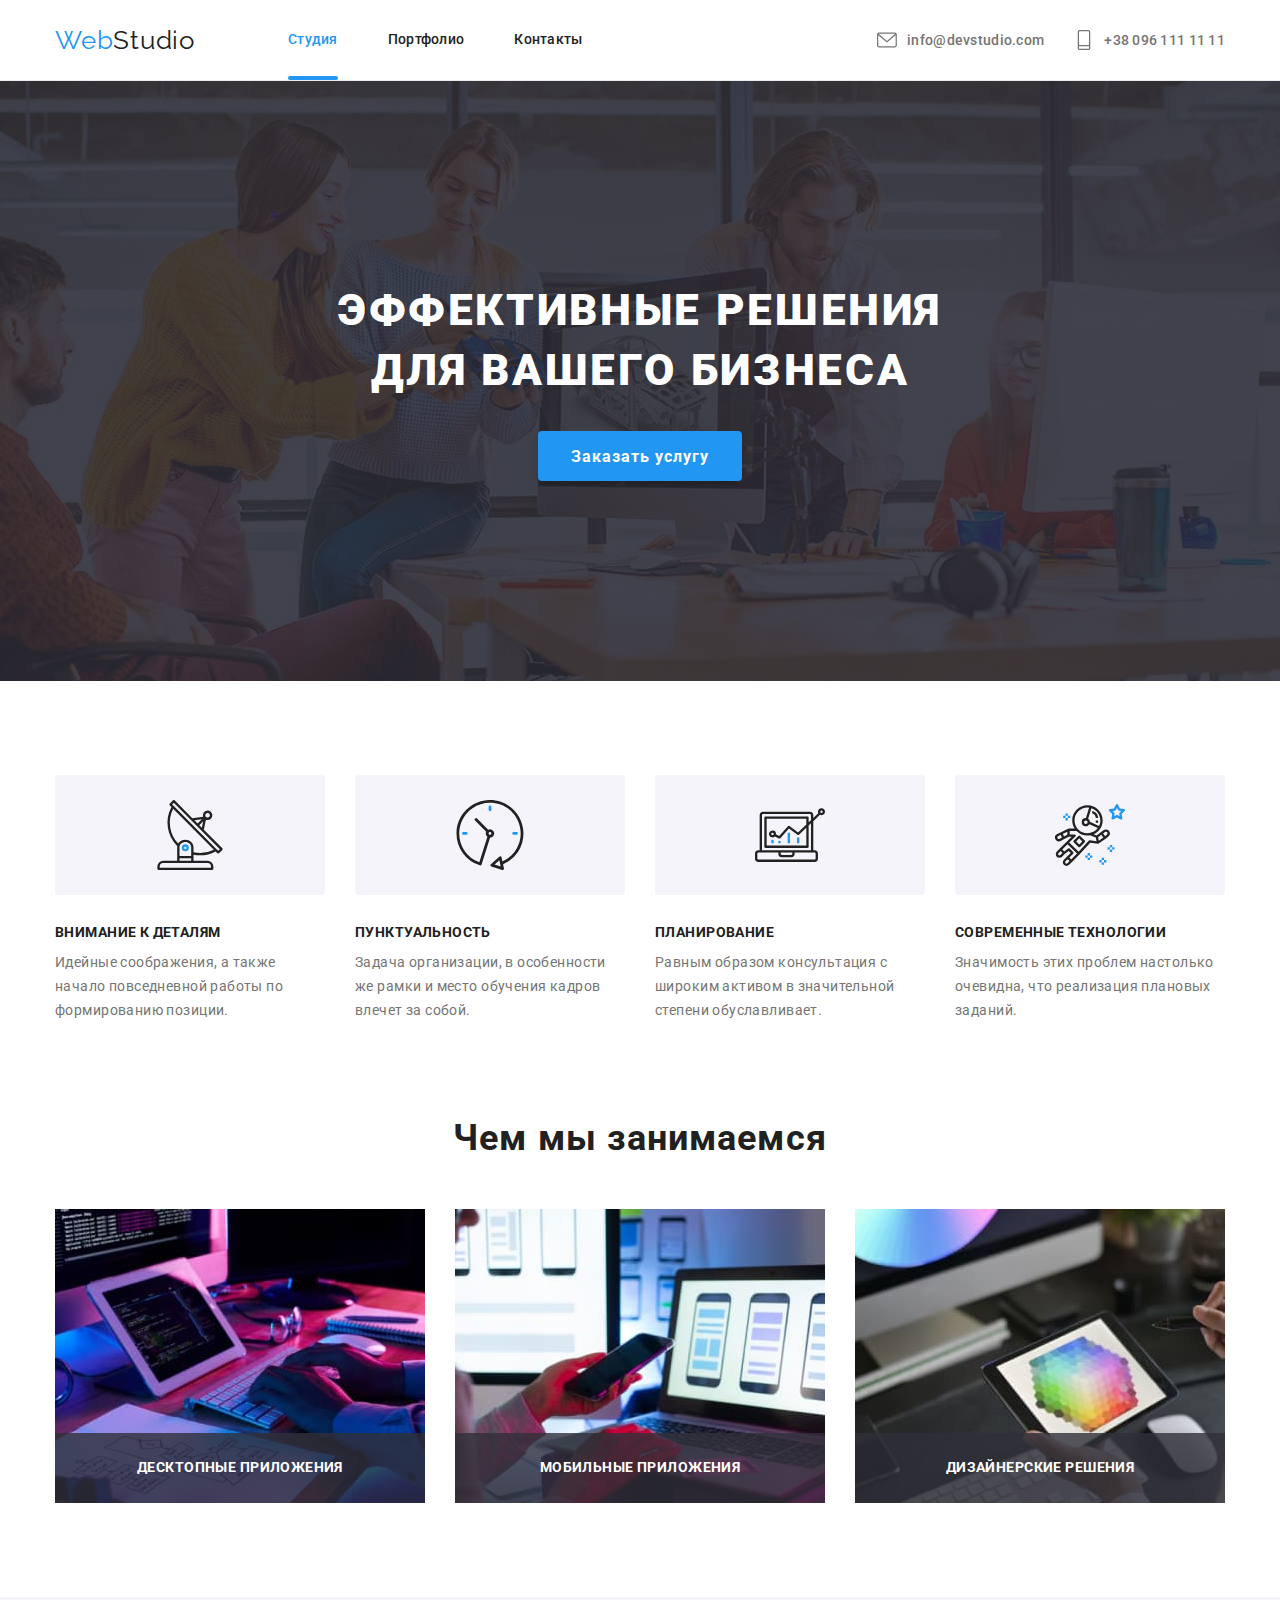
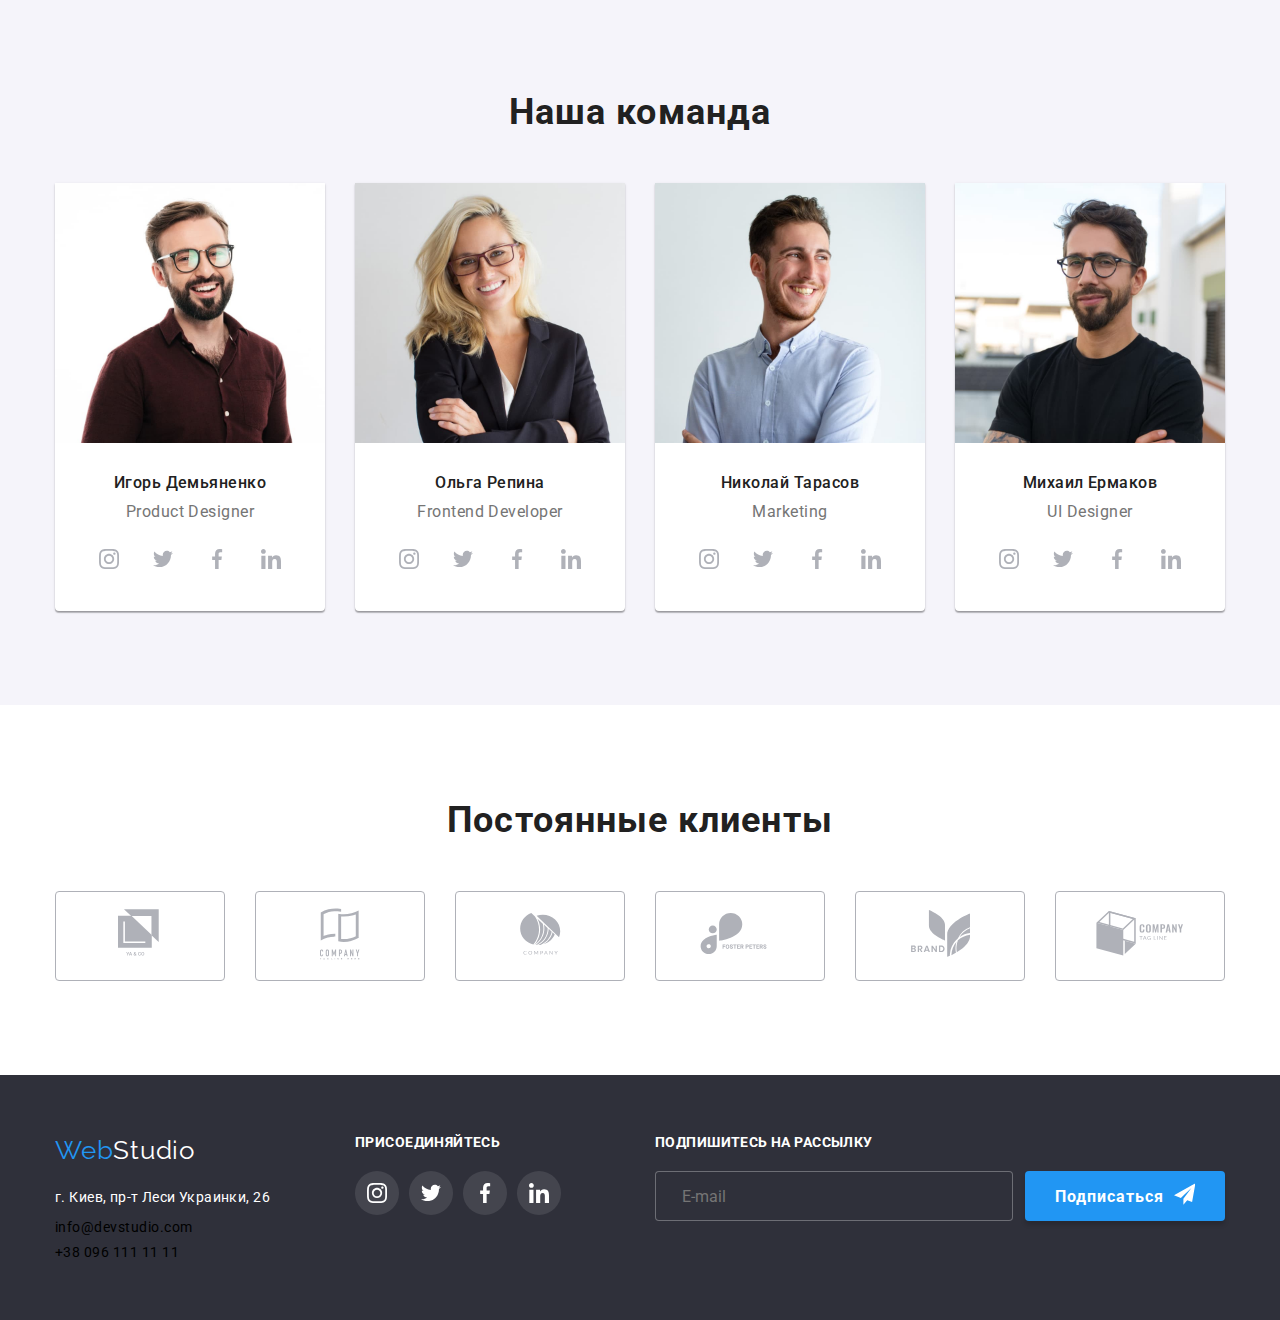
==== commit 45b388df: "исправляет" ====
--- a/index.html
+++ b/index.html
@@ -314,7 +314,7 @@
     <footer class="footer">
       <div class="container">
         <div class="footer-section address">
-          <a href="index.html" class="logo"><span class="accent">Web</span>Studio</a>
+          <a href="index.html" class="logo-footer"><span class="accent">Web</span>Studio</a>
           <address>
             <ul>
               <li class="address-item">
--- a/css/main.min.css
+++ b/css/main.min.css
@@ -1,2 +1,2 @@
-html{box-sizing:border-box;margin:0;padding:0}*,*::before,*::after{box-sizing:border-box;margin:0;padding:0}img{display:block;max-width:100%;height:auto}body{font-family:Roboto, sans-serif;letter-spacing:0.03em;margin:0}ul{list-style:none;margin:0;padding:0}h1,h2,h3,h4,h5,h6{margin:0}a{text-decoration:none;color:inherit}button{cursor:pointer}address{font-style:normal}.visually-hidden{position:absolute !important;clip:rect(1px 1px 1px 1px);clip:rect(1px, 1px, 1px, 1px);padding:0 !important;border:0 !important;height:1px !important;width:1px !important;overflow:hidden}.container{width:1200px;padding-left:15px;padding-right:15px;margin-right:auto;margin-left:auto}.section{max-width:1600px;margin-left:auto;margin-right:auto}.section-title{color:#212121;font-weight:700;font-size:36px;line-height:1.17;text-align:center;letter-spacing:0.03em;margin-bottom:50px}.button{min-width:200px;height:50px;font-weight:700;font-size:16px;line-height:1.87;letter-spacing:0.06em;font-family:Roboto,sans-serif;background-color:#2196f3;border:1px solid transparent;box-shadow:0px 4px 4px rgba(0,0,0,0.15);border-radius:4px;color:#fff}.backdrop{position:fixed;top:0;left:0;width:100%;height:100%;background-color:rgba(0,0,0,0.5);opacity:1;visibility:visible;transition:opacity 1000ms cubic-bezier(0.4, 0, 0.2, 1),visibility 1000ms cubic-bezier(0.4, 0, 0.2, 1)}.is-hidden{opacity:0;visibility:hidden;pointer-events:none}.is-hidden .modal{transform:translatex(-50%) scale(0.1)}.modal{min-width:528px;min-height:581px;position:absolute;left:50%;top:221px;transform:translatex(-50%) scale(1);background-color:#fff;box-shadow:0px 1px 3px rgba(0,0,0,0.12),0px 1px 1px rgba(0,0,0,0.14),0px 2px 1px rgba(0,0,0,0.2);border-radius:4px;padding:40px;transition:1000ms}.modal .button{padding:10px 56px;margin:0 auto}.close-btn{position:absolute;right:10px;top:10px;width:30px;height:30px;border:1px solid rgba(0,0,0,0.1);border-radius:50%;background-color:#fff;fill:#212121;transition:color 250ms cubic-bezier(0.4, 0, 0.2, 1)}.close-btn:hover,.close-btn:focus{color:#2196f3}.modal-form{display:flex;flex-direction:column}.form-text{margin-bottom:30px;font-style:400;font-weight:bold;font-size:20px;line-height:1.15;text-align:center;letter-spacing:0.03em;color:#212121;border-radius:1px}.form-input{height:40px;width:100%;border:1px solid rgba(33,33,33,0.2);border-radius:4px;padding:12px 42px;transition:color 1000ms cubic-bezier(0.4, 0, 0.2, 1)}.form-input:hover,.form-input:focus{border-color:#2196f3;outline:none}.form-comment{width:100%;height:120px;resize:none;margin-bottom:28px;border:1px solid rgba(33,33,33,0.2);border-radius:4px;padding:12px 16px}.form-comment:hover,.form-comment:focus{border-color:#2196f3;outline:none}.form-field{position:relative;margin-bottom:28px}.form-svg{position:absolute;display:block;width:15px;height:13px;fill:#212121;top:53%;left:15px;pointer-events:none}.form-input:focus+.form-svg,.form-input:hover+.form-svg{fill:#2196f3}.input-label{left:0;top:-23px;margin-bottom:4px}.user-comment{margin-bottom:4px}.checkbox-label{margin-bottom:30px;display:flex;align-items:center}.checkbox-label::before{display:block;content:"";width:16px;height:16px;background-color:#fff;border:1px solid #212121;border-radius:4px;background-image:url(../images/check.svg);background-position:center;background-repeat:no-repeat;margin-right:7px}.checkbox:checked+.checkbox-label::before{background-color:#2196f3}.policy-link{text-decoration:underline;color:#2196f3}.header{display:flex;background-color:#fff;border-bottom:1px solid #ececec}.header-flex{display:flex;align-items:center;justify-content:space-between}.nav{display:flex;align-items:center}.nav-item{margin:0;display:flex}.logo{color:#212121;font-family:Raleway, sans-serif;font-size:26px;line-height:1.19;letter-spacing:0.03em;text-decoration:none;margin-right:93px;padding:24px 0}.accent{color:#2196f3}.current{color:#2196f3;position:relative}.nav-link{color:#212121;font-family:inherit;font-weight:500;font-size:14px;line-height:1.14;letter-spacing:0.02em;display:flex;transition:color 250ms cubic-bezier(0.4, 0, 0.2, 1);padding:32px 0}.nav-link:hover,.nav-link:focus{color:#2196f3}.nav-link:not(:last-child){margin-right:50px}.current::after{content:"";background-color:#2196f3;width:100%;height:4px;display:block;border-radius:2px;position:absolute;top:44px}.contacts{margin:0;display:flex;align-items:center}.contacts-item{color:#757575;font-weight:500;font-size:14px;line-height:16px;letter-spacing:0.02em;text-decoration:none;display:flex;align-items:center;transition:color 250ms cubic-bezier(0.4, 0, 0.2, 1)}.contacts-item:hover,.contacts-item:focus{color:#2196f3}.contacts-item:not(:last-child){margin-right:30px}.contacts-svg{width:20px;height:20px;fill:#757575;margin-right:10px;transition:fill 250ms cubic-bezier(0.4, 0, 0.2, 1)}.contacts-item:hover .contacts-svg,.contacts-item:focus .contacts-svg{fill:#2196f3;cursor:pointer}.button-text{color:#fff;text-align:center;font-weight:700;font-size:16px;line-height:1.87;letter-spacing:0.06em;padding:10px 32px}.button-text:hover,.button-text:focus{color:#fff}.hero{display:flex;text-align:center;justify-content:center;height:600px;background-color:#2f303a;background-image:linear-gradient(to right, rgba(47,48,58,0.8), rgba(47,48,58,0.8)),url(../images/hero-img.jpg);background-repeat:no-repeat;background-position:center;background-size:cover;max-width:1600px;margin-right:auto;margin-left:auto}.hero .button{padding:10px 32px}.hero-content{max-width:696px;text-align:center;margin:auto;position:relative}.hero-title{margin:0;color:#fff;font-weight:900;font-size:44px;line-height:1.36;letter-spacing:0.06em;text-transform:uppercase;margin-bottom:30px}.features{padding-top:94px}.features-list{display:flex;margin:-15px;padding:0}.features-item{width:270px;margin:15px}.features-item::before{display:block;content:"";height:120px;width:100%;margin-bottom:30px;background-color:#f5f4fa;border-radius:4px;background-image:url();background-size:contain;background-repeat:no-repeat}.antenna-icon:before{background-image:url(../images/antenna.svg);background-position:100px 25px}.clock-icon:before{background-image:url(../images/clock.svg);background-position:100px 25px}.diagram-icon:before{background-image:url(../images/diagram.svg);background-position:100px 25px}.astronaut-icon:before{background-image:url(../images/astronaut.svg);background-position:100px 25px}.features-title{color:#212121;font-weight:700;font-size:14px;line-height:1.14;letter-spacing:0.03em;text-transform:uppercase;margin-bottom:10px}.features-text{color:#757575;font-size:14px;line-height:1.71;letter-spacing:0.03em;margin:0}.work-sect{padding:94px 0}.work-examples{margin:0;display:flex;align-items:center;margin:-15px;padding:0}.example-item{width:370px;margin:15px}.work-sect .overlay-box{position:relative}.work-sect .overlay-text{position:absolute;font-weight:700;font-size:14px;line-height:1.14;text-align:center;letter-spacing:0.03em;text-transform:uppercase;color:#2196f3;bottom:0;left:0;width:100%;height:70px;background-color:rgba(47,48,58,0.8);color:#fff;padding:27px 0}.team-sect{background-color:#f5f4fa;padding:94px 0}.team-cards{margin:0;display:flex;margin:-15px;padding:0}.team-card{width:270px;margin:15px;background:#fff;box-shadow:0px 1px 3px rgba(0,0,0,0.12),0px 1px 1px rgba(0,0,0,0.14),0px 2px 1px rgba(0,0,0,0.2);border-radius:0px 0px 4px 4px}.card-title{color:#212121;font-weight:500;font-size:16px;line-height:1.19;letter-spacing:0.03em;text-align:center;margin-bottom:10px}.card-description{color:#757575;font-weight:400;font-size:16px;line-height:1.19;letter-spacing:0.03em;text-align:center;margin-bottom:16px}.card-content{padding:30px 0}.socials-list{display:flex;justify-content:center;align-items:center}.social-link{width:44px;height:44px;border-radius:50%;display:flex;justify-content:center;align-items:center;transition:background-color 250ms cubic-bezier(0.4, 0, 0.2, 1)}.social-link:hover,.social-link:focus{background-color:#2196f3}.social-item:not(:last-child):not(:last-child){margin-right:10px}.social-svg{width:20px;height:20px;fill:#afb1b8;transition:fill 250ms cubic-bezier(0.4, 0, 0.2, 1)}.social-link:hover .social-svg,.social-link:focus .social-svg{fill:#fff}.footer .socials-list{display:flex;align-items:baseline;justify-content:flex-start}.footer .social-item:not(:last-child){margin-right:10px}.footer .social-link{display:flex;background-color:rgba(255,255,255,0.1)}.footer .social-link:hover{background-color:#2196f3;transition:transform 500ms ease}.footer .social-svg{fill:#fff}.clients-sect{padding:94px 0}.client-list{display:flex;justify-content:center;align-items:center}.list-item{border:1px solid #afb1b8;border-radius:4px;width:170px;height:90px;display:flex;align-items:center;justify-content:center;transition:background-color 250ms cubic-bezier(0.4, 0, 0.2, 1)}.list-item:not(:last-child){margin-right:30px}.list-item:hover,.list-item:focus{border-color:#2196f3;transition:transform 500ms ease}.logo-svg{fill:#afb1b8;transition:fill 250ms cubic-bezier(0.4, 0, 0.2, 1)}.list-item:hover .logo-svg,.list-item:focus .logo-svg{fill:#2196f3}.footer{background-color:#2f303a;padding-top:60px;padding-bottom:60px}.footer .container{display:flex}.footer .button{padding:10px 29px;display:flex}.footer-section{min-width:270px;margin-right:30px}.address{font-size:14px}.address-item:not(:last-child){margin-bottom:9px}.maps{font-weight:400;color:#fff;font-size:14px;line-height:1.71;letter-spacing:0.03em}.address-link:hover,.address-link:focus{color:#2196f3;transition:transform 500ms ease}.logo-footer{color:#fff;font-family:Raleway, sans-serif;font-size:26px;line-height:1.19;letter-spacing:0.03em;text-decoration:none;display:block;margin-bottom:20px}.call-text{font-weight:700;font-size:14px;line-height:1.14;letter-spacing:0.03em;text-transform:uppercase;color:#fff;margin-bottom:20px}.submit-form{display:flex}.subscribe-form{position:relative;margin-right:12px}.subscribe-input{width:358px;height:50px;border:1px solid rgba(255,255,255,0.3);background-color:#2f303a;border-radius:4px;padding:15px 26px;color:#fff;font-weight:400;font-size:16px;line-height:1.25}.subscribe-input:focus{outline:none}.subscribe-label{position:absolute;font-weight:400;left:16px;top:15px;font-size:16px;line-height:1.25;align-items:center;letter-spacing:0.03em;color:rgba(255,255,255,0.6)}.subscribe-svg{width:24px;height:24px;fill:#fff;margin-left:10px}
+html{box-sizing:border-box;margin:0;padding:0}*,*::before,*::after{box-sizing:border-box;margin:0;padding:0}img{display:block;max-width:100%;height:auto}body{font-family:Roboto, sans-serif;letter-spacing:0.03em;margin:0}ul{list-style:none;margin:0;padding:0}h1,h2,h3,h4,h5,h6{margin:0}a{text-decoration:none;color:inherit}button{cursor:pointer}address{font-style:normal}.visually-hidden{position:absolute !important;clip:rect(1px 1px 1px 1px);clip:rect(1px, 1px, 1px, 1px);padding:0 !important;border:0 !important;height:1px !important;width:1px !important;overflow:hidden}.container{width:1200px;padding-left:15px;padding-right:15px;margin-right:auto;margin-left:auto}.section{max-width:1600px;margin-left:auto;margin-right:auto}.section-title{color:#212121;font-weight:700;font-size:36px;line-height:1.17;text-align:center;letter-spacing:0.03em;margin-bottom:50px}.logo{font-family:Raleway, sans-serif;font-size:26px;line-height:1.19;letter-spacing:0.03em;text-decoration:none;margin-right:93px;padding:24px 0}.button{min-width:200px;height:50px;font-weight:700;font-size:16px;line-height:1.87;letter-spacing:0.06em;font-family:Roboto,sans-serif;background-color:#2196f3;border:1px solid transparent;box-shadow:0px 4px 4px rgba(0,0,0,0.15);border-radius:4px;color:#fff}.backdrop{position:fixed;top:0;left:0;width:100%;height:100%;background-color:rgba(0,0,0,0.5);opacity:1;visibility:visible;transition:opacity 1000ms cubic-bezier(0.4, 0, 0.2, 1),visibility 1000ms cubic-bezier(0.4, 0, 0.2, 1)}.is-hidden{opacity:0;visibility:hidden;pointer-events:none}.is-hidden .modal{transform:translatex(-50%) scale(0.1)}.modal{min-width:528px;min-height:581px;position:absolute;left:50%;top:221px;transform:translatex(-50%) scale(1);background-color:#fff;box-shadow:0px 1px 3px rgba(0,0,0,0.12),0px 1px 1px rgba(0,0,0,0.14),0px 2px 1px rgba(0,0,0,0.2);border-radius:4px;padding:40px;transition:1000ms}.modal .button{padding:10px 56px;margin:0 auto}.close-btn{position:absolute;right:10px;top:10px;width:30px;height:30px;border:1px solid rgba(0,0,0,0.1);border-radius:50%;background-color:#fff;fill:#212121;transition:color 250ms cubic-bezier(0.4, 0, 0.2, 1)}.close-btn:hover,.close-btn:focus{color:#2196f3}.modal-form{display:flex;flex-direction:column}.form-text{margin-bottom:30px;font-style:400;font-weight:bold;font-size:20px;line-height:1.15;text-align:center;letter-spacing:0.03em;color:#212121;border-radius:1px}.form-input{height:40px;width:100%;border:1px solid rgba(33,33,33,0.2);border-radius:4px;padding:12px 42px;transition:color 1000ms cubic-bezier(0.4, 0, 0.2, 1)}.form-input:hover,.form-input:focus{border-color:#2196f3;outline:none}.form-comment{width:100%;height:120px;resize:none;margin-bottom:28px;border:1px solid rgba(33,33,33,0.2);border-radius:4px;padding:12px 16px}.form-comment:hover,.form-comment:focus{border-color:#2196f3;outline:none}.form-field{position:relative;margin-bottom:28px}.form-svg{position:absolute;display:block;width:15px;height:13px;fill:#212121;top:53%;left:15px;pointer-events:none}.form-input:focus+.form-svg,.form-input:hover+.form-svg{fill:#2196f3}.input-label{left:0;top:-23px;margin-bottom:4px}.user-comment{margin-bottom:4px}.checkbox-label{margin-bottom:30px;display:flex;align-items:center}.checkbox-label::before{display:block;content:"";width:16px;height:16px;background-color:#fff;border:1px solid #212121;border-radius:4px;background-image:url(../images/check.svg);background-position:center;background-repeat:no-repeat;margin-right:7px}.checkbox:checked+.checkbox-label::before{background-color:#2196f3}.policy-link{text-decoration:underline;color:#2196f3}.submit-form{display:flex}.subscribe-form{position:relative;margin-right:12px}.subscribe-input{width:358px;height:50px;border:1px solid rgba(255,255,255,0.3);background-color:#2f303a;border-radius:4px;padding:15px 26px;color:#fff;font-weight:400;font-size:16px;line-height:1.25}.subscribe-input:focus{outline:none}.subscribe-svg{width:24px;height:24px;fill:#fff;margin-left:10px}.header{display:flex;border-bottom:1px solid #ececec}.header-flex{display:flex;align-items:center;justify-content:space-between}.nav{display:flex;align-items:center}.nav-item{margin:0;display:flex}.logo{color:#212121;font-family:Raleway, sans-serif;font-size:26px;line-height:1.19;letter-spacing:0.03em;text-decoration:none;margin-right:93px;padding:24px 0}.accent{color:#2196f3}.current{color:#2196f3;position:relative}.nav-link{color:#212121;font-family:inherit;font-weight:500;font-size:14px;line-height:1.14;letter-spacing:0.02em;display:flex;transition:color 250ms cubic-bezier(0.4, 0, 0.2, 1);padding:32px 0}.nav-link:hover,.nav-link:focus{color:#2196f3}.nav-link:not(:last-child){margin-right:50px}.current::after{content:"";background-color:#2196f3;width:100%;height:4px;display:block;border-radius:2px;position:absolute;top:44px}.contacts{margin:0;display:flex;align-items:center}.contacts-item{color:#757575;font-weight:500;font-size:14px;line-height:16px;letter-spacing:0.02em;text-decoration:none;display:flex;align-items:center;transition:color 250ms cubic-bezier(0.4, 0, 0.2, 1)}.contacts-item:hover,.contacts-item:focus{color:#2196f3}.contacts-item:not(:last-child){margin-right:30px}.contacts-svg{width:20px;height:20px;fill:#757575;margin-right:10px;transition:fill 250ms cubic-bezier(0.4, 0, 0.2, 1)}.contacts-item:hover .contacts-svg,.contacts-item:focus .contacts-svg{fill:#2196f3;cursor:pointer}.button-text{color:#fff;text-align:center;font-weight:700;font-size:16px;line-height:1.87;letter-spacing:0.06em;padding:10px 32px}.button-text:hover,.button-text:focus{color:#fff}.hero{display:flex;text-align:center;justify-content:center;height:600px;background-color:#2f303a;background-image:linear-gradient(to right, rgba(47,48,58,0.8), rgba(47,48,58,0.8)),url(../images/hero-img.jpg);background-repeat:no-repeat;background-position:center;background-size:cover;max-width:1600px;margin-right:auto;margin-left:auto}.hero .button{padding:10px 32px}.hero-content{max-width:696px;text-align:center;margin:auto;position:relative}.hero-title{margin:0;color:#fff;font-weight:900;font-size:44px;line-height:1.36;letter-spacing:0.06em;text-transform:uppercase;margin-bottom:30px}.features{padding-top:94px}.features-list{display:flex;margin:-15px;padding:0}.features-item{width:270px;margin:15px}.features-item::before{display:block;content:"";height:120px;width:100%;margin-bottom:30px;background-color:#f5f4fa;border-radius:4px;background-image:url();background-size:contain;background-repeat:no-repeat}.antenna-icon:before{background-image:url(../images/antenna.svg);background-position:100px 25px}.clock-icon:before{background-image:url(../images/clock.svg);background-position:100px 25px}.diagram-icon:before{background-image:url(../images/diagram.svg);background-position:100px 25px}.astronaut-icon:before{background-image:url(../images/astronaut.svg);background-position:100px 25px}.features-title{color:#212121;font-weight:700;font-size:14px;line-height:1.14;letter-spacing:0.03em;text-transform:uppercase;margin-bottom:10px}.features-text{color:#757575;font-size:14px;line-height:1.71;letter-spacing:0.03em;margin:0}.work-sect{padding:94px 0}.work-examples{margin:0;display:flex;align-items:center;margin:-15px;padding:0}.example-item{width:370px;margin:15px}.work-sect .overlay-box{position:relative}.work-sect .overlay-text{position:absolute;font-weight:700;font-size:14px;line-height:1.14;text-align:center;letter-spacing:0.03em;text-transform:uppercase;color:#2196f3;bottom:0;left:0;width:100%;height:70px;background-color:rgba(47,48,58,0.8);color:#fff;padding:27px 0}.team-sect{background-color:#f5f4fa;padding:94px 0}.team-cards{margin:0;display:flex;margin:-15px;padding:0}.team-card{width:270px;margin:15px;background:#fff;box-shadow:0px 1px 3px rgba(0,0,0,0.12),0px 1px 1px rgba(0,0,0,0.14),0px 2px 1px rgba(0,0,0,0.2);border-radius:0px 0px 4px 4px}.card-title{color:#212121;font-weight:500;font-size:16px;line-height:1.19;letter-spacing:0.03em;text-align:center;margin-bottom:10px}.card-description{color:#757575;font-weight:400;font-size:16px;line-height:1.19;letter-spacing:0.03em;text-align:center;margin-bottom:16px}.card-content{padding:30px 0}.socials-list{display:flex;justify-content:center;align-items:center}.social-link{width:44px;height:44px;border-radius:50%;display:flex;justify-content:center;align-items:center;transition:background-color 250ms cubic-bezier(0.4, 0, 0.2, 1)}.social-link:hover,.social-link:focus{background-color:#2196f3}.social-item:not(:last-child):not(:last-child){margin-right:10px}.social-svg{width:20px;height:20px;fill:#afb1b8;transition:fill 250ms cubic-bezier(0.4, 0, 0.2, 1)}.social-link:hover .social-svg,.social-link:focus .social-svg{fill:#fff}.footer .socials-list{display:flex;align-items:baseline;justify-content:flex-start}.footer .social-item:not(:last-child){margin-right:10px}.footer .social-link{display:flex;background-color:rgba(255,255,255,0.1)}.footer .social-link:hover{background-color:#2196f3;transition:transform 500ms ease}.footer .social-svg{fill:#fff}.clients-sect{padding:94px 0}.client-list{display:flex;justify-content:center;align-items:center}.list-item{border:1px solid #afb1b8;border-radius:4px;width:170px;height:90px;display:flex;align-items:center;justify-content:center;transition:background-color 250ms cubic-bezier(0.4, 0, 0.2, 1)}.list-item:not(:last-child){margin-right:30px}.list-item:hover,.list-item:focus{border-color:#2196f3;transition:transform 500ms ease}.logo-svg{fill:#afb1b8;transition:fill 250ms cubic-bezier(0.4, 0, 0.2, 1)}.list-item:hover .logo-svg,.list-item:focus .logo-svg{fill:#2196f3}.footer{background-color:#2f303a;padding-top:60px;padding-bottom:60px}.footer .container{display:flex}.footer .button{padding:10px 29px;display:flex}.footer-section{min-width:270px;margin-right:30px}.address{font-size:14px}.address-item:not(:last-child){margin-bottom:9px}.maps{font-weight:400;color:#fff;font-size:14px;line-height:1.71;letter-spacing:0.03em}.address-link:hover,.address-link:focus{color:#2196f3;transition:transform 500ms ease}.logo-footer{color:#fff;font-family:Raleway, sans-serif;font-size:26px;line-height:1.19;letter-spacing:0.03em;text-decoration:none;display:block;margin-bottom:20px}.call-text{font-weight:700;font-size:14px;line-height:1.14;letter-spacing:0.03em;text-transform:uppercase;color:#fff;margin-bottom:20px}
 /*# sourceMappingURL=main.min.css.map */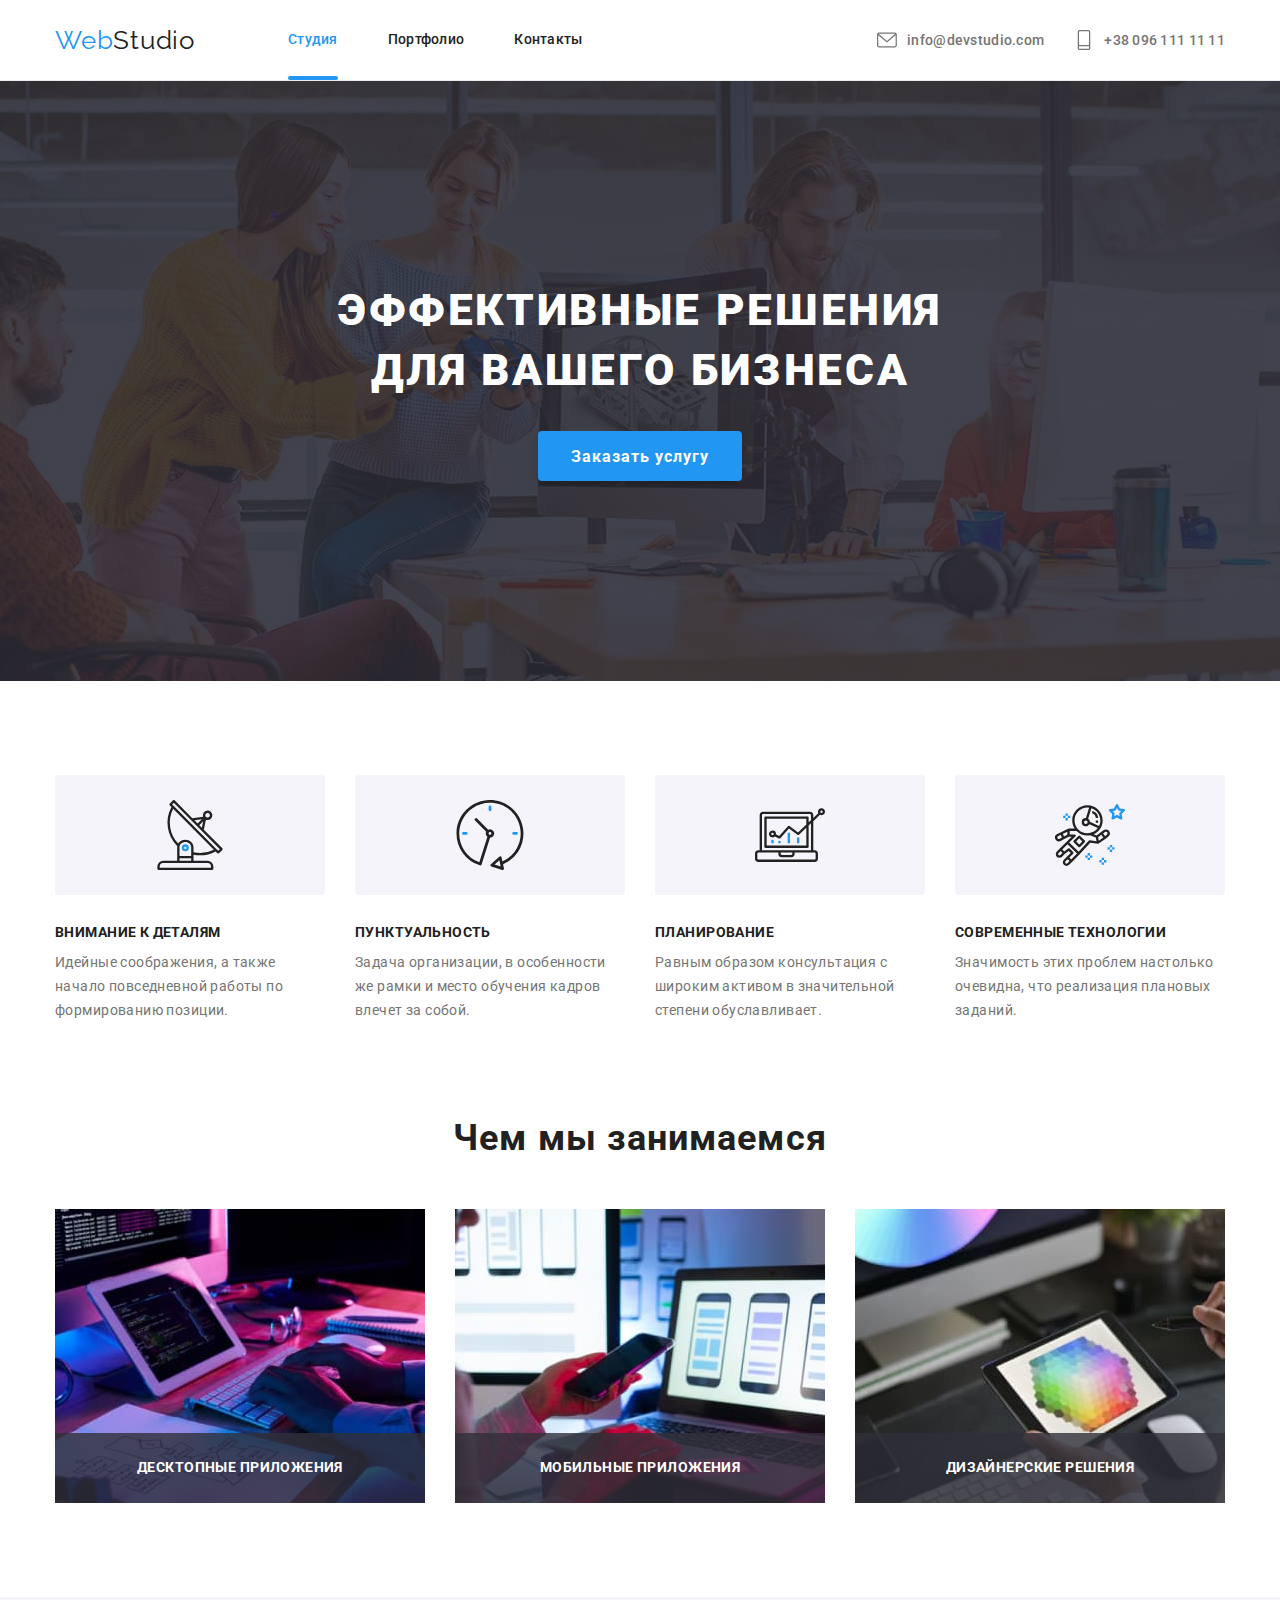
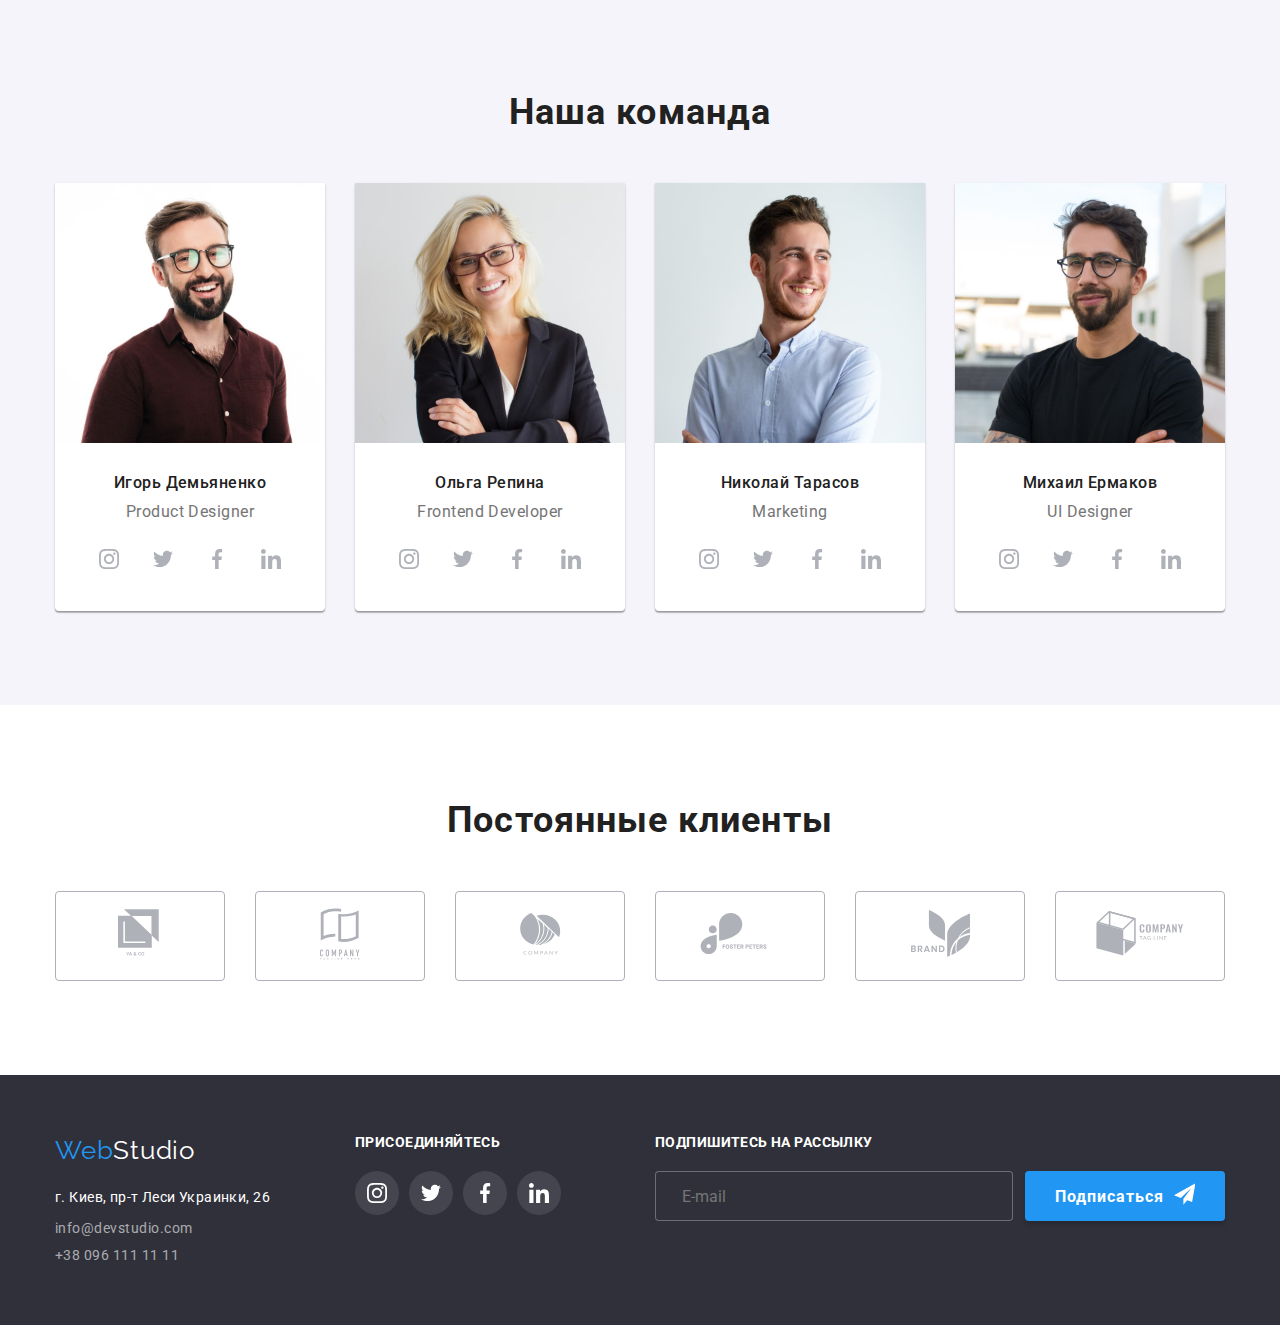
==== commit be6a6c5d: "чистит исправляет" ====
--- a/index.html
+++ b/index.html
@@ -47,7 +47,7 @@
     <main>
       <section class="hero">
         <div class="hero-content">
-          <h1 class="title hero-title">Эффективные решения для вашего бизнеса</h1>
+          <h1 class="hero-title">Эффективные решения для вашего бизнеса</h1>
           <button type="button" class="button button-text" data-modal-open>Заказать услугу</button>
         </div>
       </section>
--- a/css/main.min.css
+++ b/css/main.min.css
@@ -1,2 +1,2 @@
-html{box-sizing:border-box;margin:0;padding:0}*,*::before,*::after{box-sizing:border-box;margin:0;padding:0}img{display:block;max-width:100%;height:auto}body{font-family:Roboto, sans-serif;letter-spacing:0.03em;margin:0}ul{list-style:none;margin:0;padding:0}h1,h2,h3,h4,h5,h6{margin:0}a{text-decoration:none;color:inherit}button{cursor:pointer}address{font-style:normal}.visually-hidden{position:absolute !important;clip:rect(1px 1px 1px 1px);clip:rect(1px, 1px, 1px, 1px);padding:0 !important;border:0 !important;height:1px !important;width:1px !important;overflow:hidden}.container{width:1200px;padding-left:15px;padding-right:15px;margin-right:auto;margin-left:auto}.section{max-width:1600px;margin-left:auto;margin-right:auto}.section-title{color:#212121;font-weight:700;font-size:36px;line-height:1.17;text-align:center;letter-spacing:0.03em;margin-bottom:50px}.logo{font-family:Raleway, sans-serif;font-size:26px;line-height:1.19;letter-spacing:0.03em;text-decoration:none;margin-right:93px;padding:24px 0}.button{min-width:200px;height:50px;font-weight:700;font-size:16px;line-height:1.87;letter-spacing:0.06em;font-family:Roboto,sans-serif;background-color:#2196f3;border:1px solid transparent;box-shadow:0px 4px 4px rgba(0,0,0,0.15);border-radius:4px;color:#fff}.backdrop{position:fixed;top:0;left:0;width:100%;height:100%;background-color:rgba(0,0,0,0.5);opacity:1;visibility:visible;transition:opacity 1000ms cubic-bezier(0.4, 0, 0.2, 1),visibility 1000ms cubic-bezier(0.4, 0, 0.2, 1)}.is-hidden{opacity:0;visibility:hidden;pointer-events:none}.is-hidden .modal{transform:translatex(-50%) scale(0.1)}.modal{min-width:528px;min-height:581px;position:absolute;left:50%;top:221px;transform:translatex(-50%) scale(1);background-color:#fff;box-shadow:0px 1px 3px rgba(0,0,0,0.12),0px 1px 1px rgba(0,0,0,0.14),0px 2px 1px rgba(0,0,0,0.2);border-radius:4px;padding:40px;transition:1000ms}.modal .button{padding:10px 56px;margin:0 auto}.close-btn{position:absolute;right:10px;top:10px;width:30px;height:30px;border:1px solid rgba(0,0,0,0.1);border-radius:50%;background-color:#fff;fill:#212121;transition:color 250ms cubic-bezier(0.4, 0, 0.2, 1)}.close-btn:hover,.close-btn:focus{color:#2196f3}.modal-form{display:flex;flex-direction:column}.form-text{margin-bottom:30px;font-style:400;font-weight:bold;font-size:20px;line-height:1.15;text-align:center;letter-spacing:0.03em;color:#212121;border-radius:1px}.form-input{height:40px;width:100%;border:1px solid rgba(33,33,33,0.2);border-radius:4px;padding:12px 42px;transition:color 1000ms cubic-bezier(0.4, 0, 0.2, 1)}.form-input:hover,.form-input:focus{border-color:#2196f3;outline:none}.form-comment{width:100%;height:120px;resize:none;margin-bottom:28px;border:1px solid rgba(33,33,33,0.2);border-radius:4px;padding:12px 16px}.form-comment:hover,.form-comment:focus{border-color:#2196f3;outline:none}.form-field{position:relative;margin-bottom:28px}.form-svg{position:absolute;display:block;width:15px;height:13px;fill:#212121;top:53%;left:15px;pointer-events:none}.form-input:focus+.form-svg,.form-input:hover+.form-svg{fill:#2196f3}.input-label{left:0;top:-23px;margin-bottom:4px}.user-comment{margin-bottom:4px}.checkbox-label{margin-bottom:30px;display:flex;align-items:center}.checkbox-label::before{display:block;content:"";width:16px;height:16px;background-color:#fff;border:1px solid #212121;border-radius:4px;background-image:url(../images/check.svg);background-position:center;background-repeat:no-repeat;margin-right:7px}.checkbox:checked+.checkbox-label::before{background-color:#2196f3}.policy-link{text-decoration:underline;color:#2196f3}.submit-form{display:flex}.subscribe-form{position:relative;margin-right:12px}.subscribe-input{width:358px;height:50px;border:1px solid rgba(255,255,255,0.3);background-color:#2f303a;border-radius:4px;padding:15px 26px;color:#fff;font-weight:400;font-size:16px;line-height:1.25}.subscribe-input:focus{outline:none}.subscribe-svg{width:24px;height:24px;fill:#fff;margin-left:10px}.header{display:flex;border-bottom:1px solid #ececec}.header-flex{display:flex;align-items:center;justify-content:space-between}.nav{display:flex;align-items:center}.nav-item{margin:0;display:flex}.logo{color:#212121;font-family:Raleway, sans-serif;font-size:26px;line-height:1.19;letter-spacing:0.03em;text-decoration:none;margin-right:93px;padding:24px 0}.accent{color:#2196f3}.current{color:#2196f3;position:relative}.nav-link{color:#212121;font-family:inherit;font-weight:500;font-size:14px;line-height:1.14;letter-spacing:0.02em;display:flex;transition:color 250ms cubic-bezier(0.4, 0, 0.2, 1);padding:32px 0}.nav-link:hover,.nav-link:focus{color:#2196f3}.nav-link:not(:last-child){margin-right:50px}.current::after{content:"";background-color:#2196f3;width:100%;height:4px;display:block;border-radius:2px;position:absolute;top:44px}.contacts{margin:0;display:flex;align-items:center}.contacts-item{color:#757575;font-weight:500;font-size:14px;line-height:16px;letter-spacing:0.02em;text-decoration:none;display:flex;align-items:center;transition:color 250ms cubic-bezier(0.4, 0, 0.2, 1)}.contacts-item:hover,.contacts-item:focus{color:#2196f3}.contacts-item:not(:last-child){margin-right:30px}.contacts-svg{width:20px;height:20px;fill:#757575;margin-right:10px;transition:fill 250ms cubic-bezier(0.4, 0, 0.2, 1)}.contacts-item:hover .contacts-svg,.contacts-item:focus .contacts-svg{fill:#2196f3;cursor:pointer}.button-text{color:#fff;text-align:center;font-weight:700;font-size:16px;line-height:1.87;letter-spacing:0.06em;padding:10px 32px}.button-text:hover,.button-text:focus{color:#fff}.hero{display:flex;text-align:center;justify-content:center;height:600px;background-color:#2f303a;background-image:linear-gradient(to right, rgba(47,48,58,0.8), rgba(47,48,58,0.8)),url(../images/hero-img.jpg);background-repeat:no-repeat;background-position:center;background-size:cover;max-width:1600px;margin-right:auto;margin-left:auto}.hero .button{padding:10px 32px}.hero-content{max-width:696px;text-align:center;margin:auto;position:relative}.hero-title{margin:0;color:#fff;font-weight:900;font-size:44px;line-height:1.36;letter-spacing:0.06em;text-transform:uppercase;margin-bottom:30px}.features{padding-top:94px}.features-list{display:flex;margin:-15px;padding:0}.features-item{width:270px;margin:15px}.features-item::before{display:block;content:"";height:120px;width:100%;margin-bottom:30px;background-color:#f5f4fa;border-radius:4px;background-image:url();background-size:contain;background-repeat:no-repeat}.antenna-icon:before{background-image:url(../images/antenna.svg);background-position:100px 25px}.clock-icon:before{background-image:url(../images/clock.svg);background-position:100px 25px}.diagram-icon:before{background-image:url(../images/diagram.svg);background-position:100px 25px}.astronaut-icon:before{background-image:url(../images/astronaut.svg);background-position:100px 25px}.features-title{color:#212121;font-weight:700;font-size:14px;line-height:1.14;letter-spacing:0.03em;text-transform:uppercase;margin-bottom:10px}.features-text{color:#757575;font-size:14px;line-height:1.71;letter-spacing:0.03em;margin:0}.work-sect{padding:94px 0}.work-examples{margin:0;display:flex;align-items:center;margin:-15px;padding:0}.example-item{width:370px;margin:15px}.work-sect .overlay-box{position:relative}.work-sect .overlay-text{position:absolute;font-weight:700;font-size:14px;line-height:1.14;text-align:center;letter-spacing:0.03em;text-transform:uppercase;color:#2196f3;bottom:0;left:0;width:100%;height:70px;background-color:rgba(47,48,58,0.8);color:#fff;padding:27px 0}.team-sect{background-color:#f5f4fa;padding:94px 0}.team-cards{margin:0;display:flex;margin:-15px;padding:0}.team-card{width:270px;margin:15px;background:#fff;box-shadow:0px 1px 3px rgba(0,0,0,0.12),0px 1px 1px rgba(0,0,0,0.14),0px 2px 1px rgba(0,0,0,0.2);border-radius:0px 0px 4px 4px}.card-title{color:#212121;font-weight:500;font-size:16px;line-height:1.19;letter-spacing:0.03em;text-align:center;margin-bottom:10px}.card-description{color:#757575;font-weight:400;font-size:16px;line-height:1.19;letter-spacing:0.03em;text-align:center;margin-bottom:16px}.card-content{padding:30px 0}.socials-list{display:flex;justify-content:center;align-items:center}.social-link{width:44px;height:44px;border-radius:50%;display:flex;justify-content:center;align-items:center;transition:background-color 250ms cubic-bezier(0.4, 0, 0.2, 1)}.social-link:hover,.social-link:focus{background-color:#2196f3}.social-item:not(:last-child):not(:last-child){margin-right:10px}.social-svg{width:20px;height:20px;fill:#afb1b8;transition:fill 250ms cubic-bezier(0.4, 0, 0.2, 1)}.social-link:hover .social-svg,.social-link:focus .social-svg{fill:#fff}.footer .socials-list{display:flex;align-items:baseline;justify-content:flex-start}.footer .social-item:not(:last-child){margin-right:10px}.footer .social-link{display:flex;background-color:rgba(255,255,255,0.1)}.footer .social-link:hover{background-color:#2196f3;transition:transform 500ms ease}.footer .social-svg{fill:#fff}.clients-sect{padding:94px 0}.client-list{display:flex;justify-content:center;align-items:center}.list-item{border:1px solid #afb1b8;border-radius:4px;width:170px;height:90px;display:flex;align-items:center;justify-content:center;transition:background-color 250ms cubic-bezier(0.4, 0, 0.2, 1)}.list-item:not(:last-child){margin-right:30px}.list-item:hover,.list-item:focus{border-color:#2196f3;transition:transform 500ms ease}.logo-svg{fill:#afb1b8;transition:fill 250ms cubic-bezier(0.4, 0, 0.2, 1)}.list-item:hover .logo-svg,.list-item:focus .logo-svg{fill:#2196f3}.footer{background-color:#2f303a;padding-top:60px;padding-bottom:60px}.footer .container{display:flex}.footer .button{padding:10px 29px;display:flex}.footer-section{min-width:270px;margin-right:30px}.address{font-size:14px}.address-item:not(:last-child){margin-bottom:9px}.maps{font-weight:400;color:#fff;font-size:14px;line-height:1.71;letter-spacing:0.03em}.address-link:hover,.address-link:focus{color:#2196f3;transition:transform 500ms ease}.logo-footer{color:#fff;font-family:Raleway, sans-serif;font-size:26px;line-height:1.19;letter-spacing:0.03em;text-decoration:none;display:block;margin-bottom:20px}.call-text{font-weight:700;font-size:14px;line-height:1.14;letter-spacing:0.03em;text-transform:uppercase;color:#fff;margin-bottom:20px}
+html{box-sizing:border-box;margin:0;padding:0}*,*::before,*::after{box-sizing:border-box;margin:0;padding:0}img{display:block;max-width:100%;height:auto}body{font-family:Roboto, sans-serif;letter-spacing:0.03em;margin:0}ul{list-style:none;margin:0;padding:0}h1,h2,h3,h4,h5,h6{margin:0}a{text-decoration:none;color:inherit}button{cursor:pointer}address{font-style:normal}.visually-hidden{position:absolute !important;clip:rect(1px 1px 1px 1px);clip:rect(1px, 1px, 1px, 1px);padding:0 !important;border:0 !important;height:1px !important;width:1px !important;overflow:hidden}.container{width:1200px;padding-left:15px;padding-right:15px;margin-right:auto;margin-left:auto}.section{max-width:1600px;margin-left:auto;margin-right:auto}.section-title{color:#212121;font-weight:700;font-size:36px;line-height:1.17;text-align:center;letter-spacing:0.03em;margin-bottom:50px}.logo{font-family:Raleway, sans-serif;font-size:26px;line-height:1.19;letter-spacing:0.03em;text-decoration:none;margin-right:93px;padding:24px 0}.logo-footer{color:#fff;font-family:Raleway, sans-serif;font-size:26px;line-height:1.19;letter-spacing:0.03em;text-decoration:none;display:block;margin-bottom:20px}.nav{display:flex;align-items:center}.nav-item{margin:0;display:flex}.nav-link{color:#212121;font-family:inherit;font-weight:500;font-size:14px;line-height:1.14;letter-spacing:0.02em;display:flex;transition:color 250ms cubic-bezier(0.4, 0, 0.2, 1);padding:32px 0}.nav-link:hover,.nav-link:focus{color:#2196f3}.nav-link:not(:last-child){margin-right:50px}.contacts{margin:0;display:flex;align-items:center}.contacts-item{color:#757575;font-weight:500;font-size:14px;line-height:16px;letter-spacing:0.02em;text-decoration:none;display:flex;align-items:center;transition:color 250ms cubic-bezier(0.4, 0, 0.2, 1)}.contacts-item:hover,.contacts-item:focus{color:#2196f3}.contacts-item:not(:last-child){margin-right:30px}.contacts-svg{width:20px;height:20px;fill:#757575;margin-right:10px;transition:fill 250ms cubic-bezier(0.4, 0, 0.2, 1)}.contacts-item:hover .contacts-svg,.contacts-item:focus .contacts-svg{fill:#2196f3;cursor:pointer}.address-item:not(:last-child){margin-bottom:9px}.maps{font-weight:400;color:#fff;font-size:14px;line-height:1.71;letter-spacing:0.03em}.address-link{color:rgba(255,255,255,0.6);font-size:14px}.address-link:hover,.address-link:focus{color:#2196f3;transition:transform 500ms ease}.button{min-width:200px;height:50px;font-weight:700;font-size:16px;line-height:1.87;letter-spacing:0.06em;font-family:Roboto,sans-serif;background-color:#2196f3;border:1px solid transparent;box-shadow:0px 4px 4px rgba(0,0,0,0.15);border-radius:4px;color:#fff}.backdrop{position:fixed;top:0;left:0;width:100%;height:100%;background-color:rgba(0,0,0,0.5);opacity:1;visibility:visible;transition:opacity 1000ms cubic-bezier(0.4, 0, 0.2, 1),visibility 1000ms cubic-bezier(0.4, 0, 0.2, 1)}.is-hidden{opacity:0;visibility:hidden;pointer-events:none}.is-hidden .modal{transform:translatex(-50%) scale(0.1)}.modal{min-width:528px;min-height:581px;position:absolute;left:50%;top:221px;transform:translatex(-50%) scale(1);background-color:#fff;box-shadow:0px 1px 3px rgba(0,0,0,0.12),0px 1px 1px rgba(0,0,0,0.14),0px 2px 1px rgba(0,0,0,0.2);border-radius:4px;padding:40px;transition:1000ms}.modal .button{padding:10px 56px;margin:0 auto}.close-btn{position:absolute;right:10px;top:10px;width:30px;height:30px;border:1px solid rgba(0,0,0,0.1);border-radius:50%;background-color:#fff;fill:#212121;transition:color 250ms cubic-bezier(0.4, 0, 0.2, 1)}.close-btn:hover,.close-btn:focus{color:#2196f3}.modal-form{display:flex;flex-direction:column}.form-text{margin-bottom:30px;font-style:400;font-weight:bold;font-size:20px;line-height:1.15;text-align:center;letter-spacing:0.03em;color:#212121;border-radius:1px}.form-input{height:40px;width:100%;border:1px solid rgba(33,33,33,0.2);border-radius:4px;padding:12px 42px;transition:color 1000ms cubic-bezier(0.4, 0, 0.2, 1)}.form-input:hover,.form-input:focus{border-color:#2196f3;outline:none}.form-comment{width:100%;height:120px;resize:none;margin-bottom:28px;border:1px solid rgba(33,33,33,0.2);border-radius:4px;padding:12px 16px}.form-comment:hover,.form-comment:focus{border-color:#2196f3;outline:none}.form-field{position:relative;margin-bottom:28px}.form-svg{position:absolute;display:block;width:15px;height:13px;fill:#212121;top:53%;left:15px;pointer-events:none}.form-input:focus+.form-svg,.form-input:hover+.form-svg{fill:#2196f3}.input-label{left:0;top:-23px;margin-bottom:4px}.user-comment{margin-bottom:4px}.checkbox-label{margin-bottom:30px;display:flex;align-items:center}.checkbox-label::before{display:block;content:"";width:16px;height:16px;background-color:#fff;border:1px solid #212121;border-radius:4px;background-image:url(../images/check.svg);background-position:center;background-repeat:no-repeat;margin-right:7px}.checkbox:checked+.checkbox-label::before{background-color:#2196f3}.policy-link{text-decoration:underline;color:#2196f3}.submit-form{display:flex}.subscribe-form{position:relative;margin-right:12px}.subscribe-input{width:358px;height:50px;border:1px solid rgba(255,255,255,0.3);background-color:#2f303a;border-radius:4px;padding:15px 26px;color:#fff;font-weight:400;font-size:16px;line-height:1.25}.subscribe-input:focus{outline:none}.subscribe-svg{width:24px;height:24px;fill:#fff;margin-left:10px}.header{display:flex;border-bottom:1px solid #ececec}.header-flex{display:flex;align-items:center;justify-content:space-between}.logo{color:#212121;font-family:Raleway, sans-serif;font-size:26px;line-height:1.19;letter-spacing:0.03em;text-decoration:none;margin-right:93px;padding:24px 0}.accent{color:#2196f3}.current{color:#2196f3;position:relative}.current::after{content:"";background-color:#2196f3;width:100%;height:4px;display:block;border-radius:2px;position:absolute;top:44px}.button-text{color:#fff;text-align:center;font-weight:700;font-size:16px;line-height:1.87;letter-spacing:0.06em;padding:10px 32px}.button-text:hover,.button-text:focus{color:#fff}.hero{display:flex;text-align:center;justify-content:center;height:600px;background-color:#2f303a;background-image:linear-gradient(to right, rgba(47,48,58,0.8), rgba(47,48,58,0.8)),url(../images/hero-img.jpg);background-repeat:no-repeat;background-position:center;background-size:cover;max-width:1600px;margin-right:auto;margin-left:auto}.hero .button{padding:10px 32px}.hero-content{max-width:696px;text-align:center;margin:auto;position:relative}.hero-title{margin:0;color:#fff;font-weight:900;font-size:44px;line-height:1.36;letter-spacing:0.06em;text-transform:uppercase;margin-bottom:30px}.features{padding-top:94px}.features-list{display:flex;margin:-15px;padding:0}.features-item{width:270px;margin:15px}.features-item::before{display:block;content:"";height:120px;width:100%;margin-bottom:30px;background-color:#f5f4fa;border-radius:4px;background-image:url();background-size:contain;background-repeat:no-repeat}.antenna-icon:before{background-image:url(../images/antenna.svg);background-position:100px 25px}.clock-icon:before{background-image:url(../images/clock.svg);background-position:100px 25px}.diagram-icon:before{background-image:url(../images/diagram.svg);background-position:100px 25px}.astronaut-icon:before{background-image:url(../images/astronaut.svg);background-position:100px 25px}.features-title{color:#212121;font-weight:700;font-size:14px;line-height:1.14;letter-spacing:0.03em;text-transform:uppercase;margin-bottom:10px}.features-text{color:#757575;font-size:14px;line-height:1.71;letter-spacing:0.03em;margin:0}.work-sect{padding:94px 0}.work-examples{margin:0;display:flex;align-items:center;margin:-15px;padding:0}.example-item{width:370px;margin:15px}.work-sect .overlay-box{position:relative}.work-sect .overlay-text{position:absolute;font-weight:700;font-size:14px;line-height:1.14;text-align:center;letter-spacing:0.03em;text-transform:uppercase;color:#2196f3;bottom:0;left:0;width:100%;height:70px;background-color:rgba(47,48,58,0.8);color:#fff;padding:27px 0}.team-sect{background-color:#f5f4fa;padding:94px 0}.team-cards{margin:0;display:flex;margin:-15px;padding:0}.team-card{width:270px;margin:15px;background:#fff;box-shadow:0px 1px 3px rgba(0,0,0,0.12),0px 1px 1px rgba(0,0,0,0.14),0px 2px 1px rgba(0,0,0,0.2);border-radius:0px 0px 4px 4px}.card-title{color:#212121;font-weight:500;font-size:16px;line-height:1.19;letter-spacing:0.03em;text-align:center;margin-bottom:10px}.card-description{color:#757575;font-weight:400;font-size:16px;line-height:1.19;letter-spacing:0.03em;text-align:center;margin-bottom:16px}.card-content{padding:30px 0}.socials-list{display:flex;justify-content:center;align-items:center}.social-link{width:44px;height:44px;border-radius:50%;display:flex;justify-content:center;align-items:center;transition:background-color 250ms cubic-bezier(0.4, 0, 0.2, 1)}.social-link:hover,.social-link:focus{background-color:#2196f3}.social-svg{width:20px;height:20px;transition:fill 250ms cubic-bezier(0.4, 0, 0.2, 1)}.social-item:not(:last-child){margin-right:10px}.social-svg{width:20px;height:20px;fill:#afb1b8;transition:fill 250ms cubic-bezier(0.4, 0, 0.2, 1)}.social-link:hover .social-svg,.social-link:focus .social-svg{fill:#fff}.footer .socials-list{display:flex;align-items:baseline;justify-content:flex-start}.footer .social-link{background-color:rgba(255,255,255,0.1)}.footer .social-link:hover{transition:transform 500ms ease;background-color:#2196f3}.footer .social-svg{fill:#fff}.clients-sect{padding:94px 0}.client-list{display:flex;justify-content:center;align-items:center}.list-item{border:1px solid #afb1b8;border-radius:4px;width:170px;height:90px;display:flex;align-items:center;justify-content:center;transition:background-color 250ms cubic-bezier(0.4, 0, 0.2, 1)}.list-item:not(:last-child){margin-right:30px}.list-item:hover,.list-item:focus{border-color:#2196f3;transition:transform 500ms ease}.logo-svg{fill:#afb1b8;transition:fill 250ms cubic-bezier(0.4, 0, 0.2, 1)}.list-item:hover .logo-svg,.list-item:focus .logo-svg{fill:#2196f3}.footer{background-color:#2f303a;padding-top:60px;padding-bottom:60px}.footer .container{display:flex}.footer .button{padding:10px 29px;display:flex}.footer .socials-list{display:flex;align-items:baseline;justify-content:flex-start}.footer .social-link{background-color:rgba(255,255,255,0.1)}.footer .social-link:hover{transition:transform 500ms ease;background-color:#2196f3}.footer .social-svg{fill:#fff}.footer-section{min-width:270px;margin-right:30px}.call-text{font-weight:700;font-size:14px;line-height:1.14;letter-spacing:0.03em;text-transform:uppercase;color:#fff;margin-bottom:20px}
 /*# sourceMappingURL=main.min.css.map */